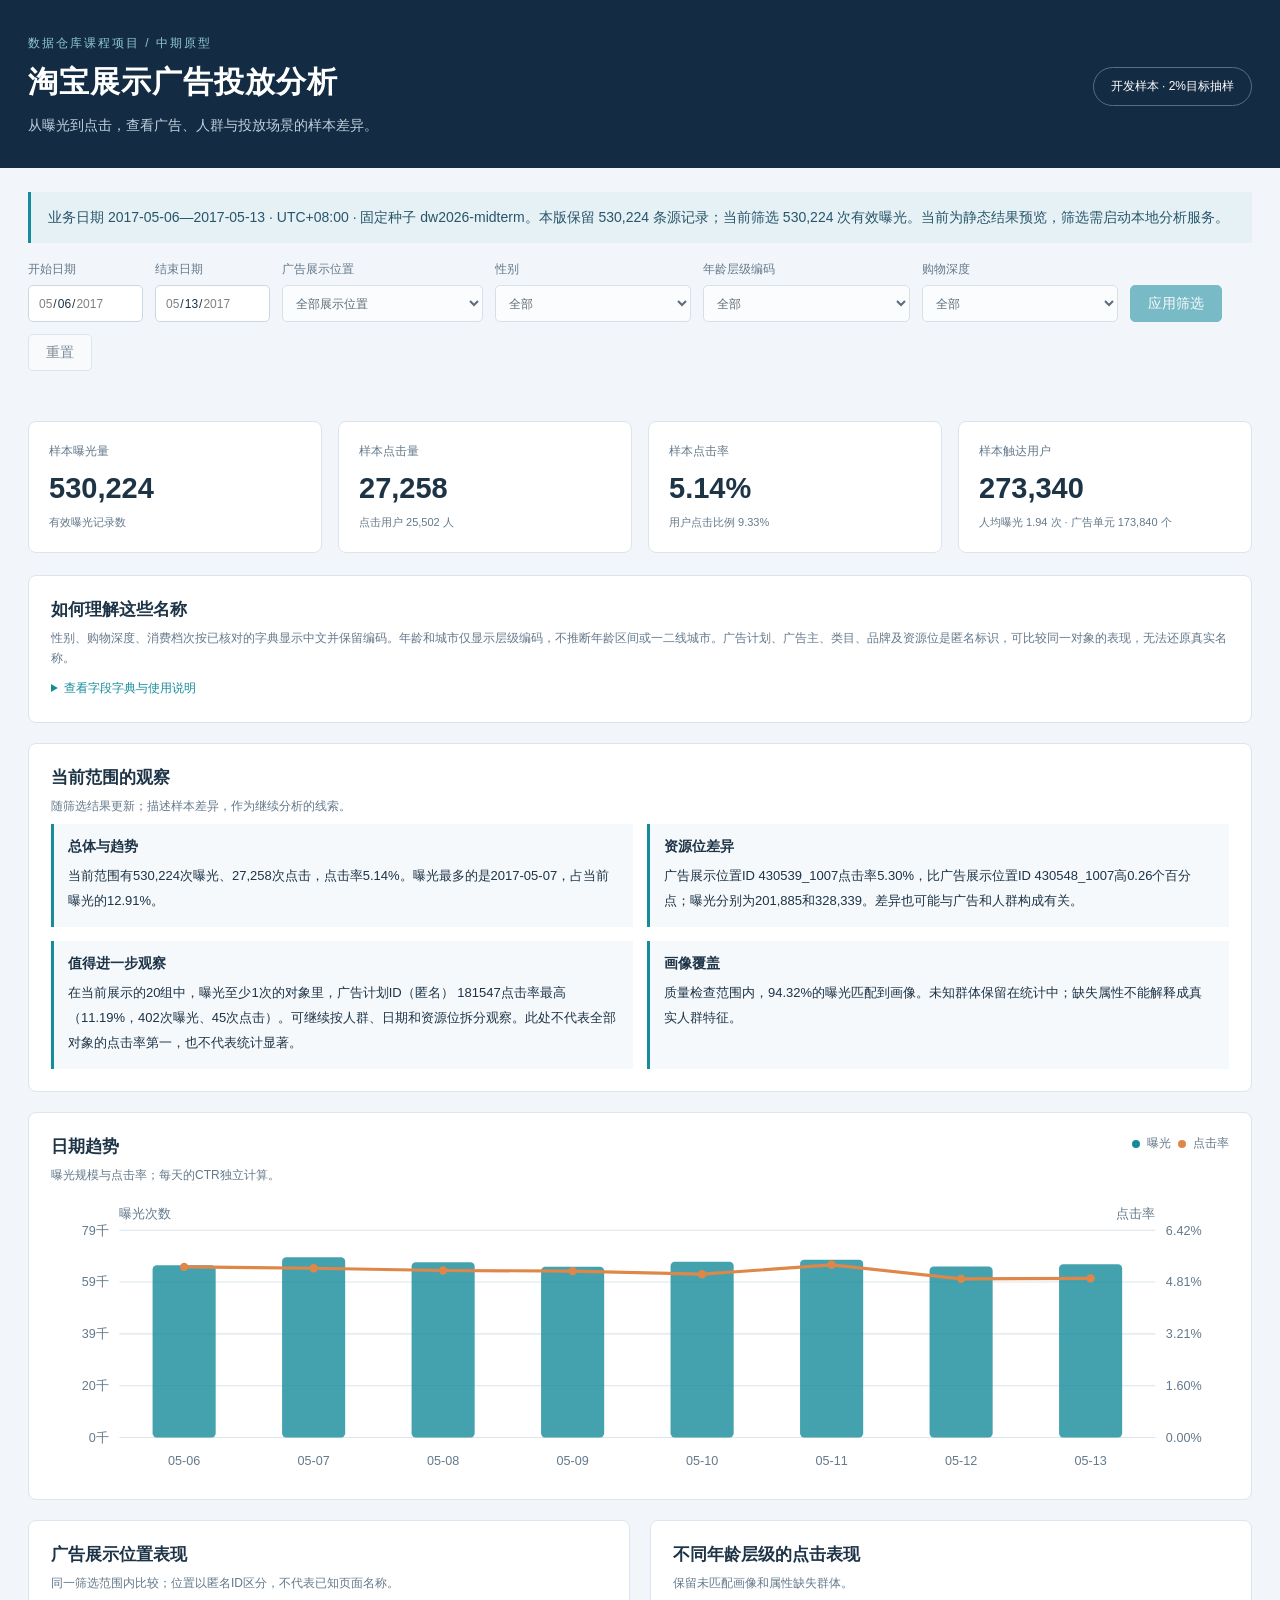
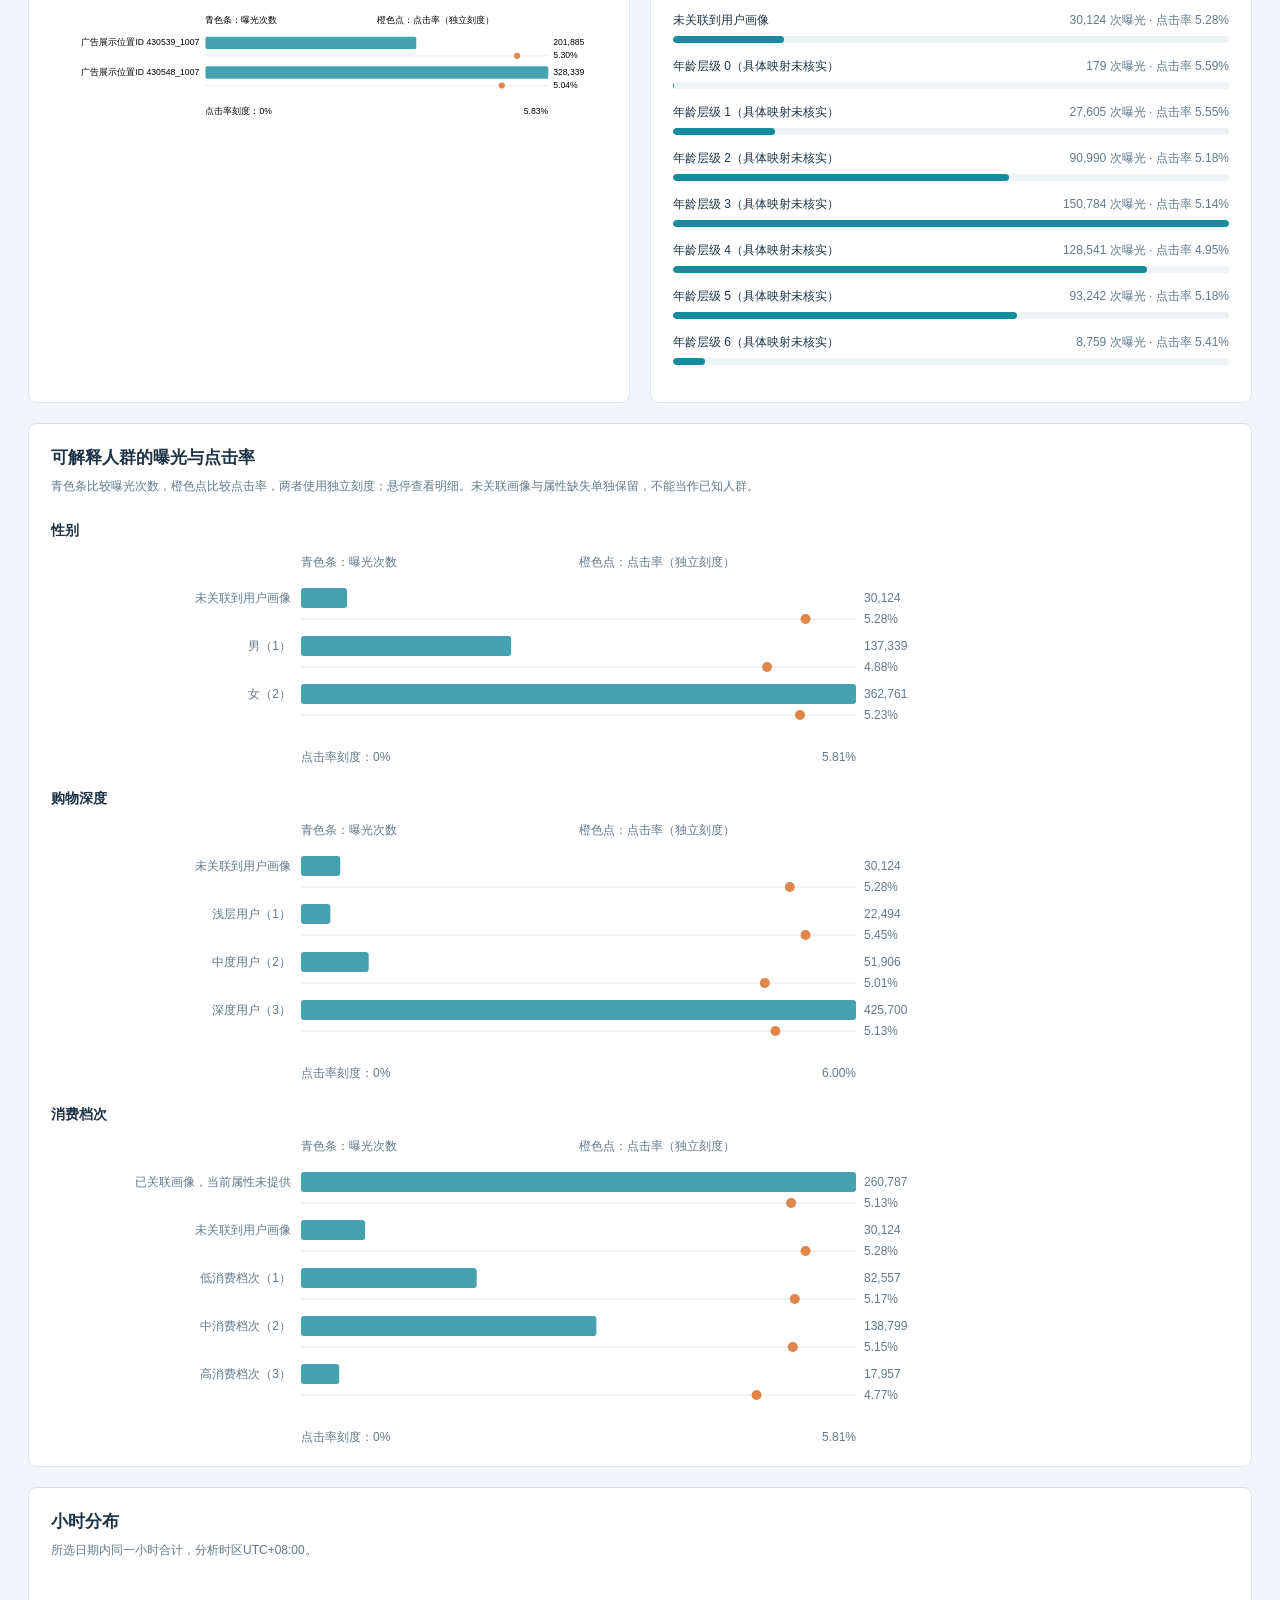
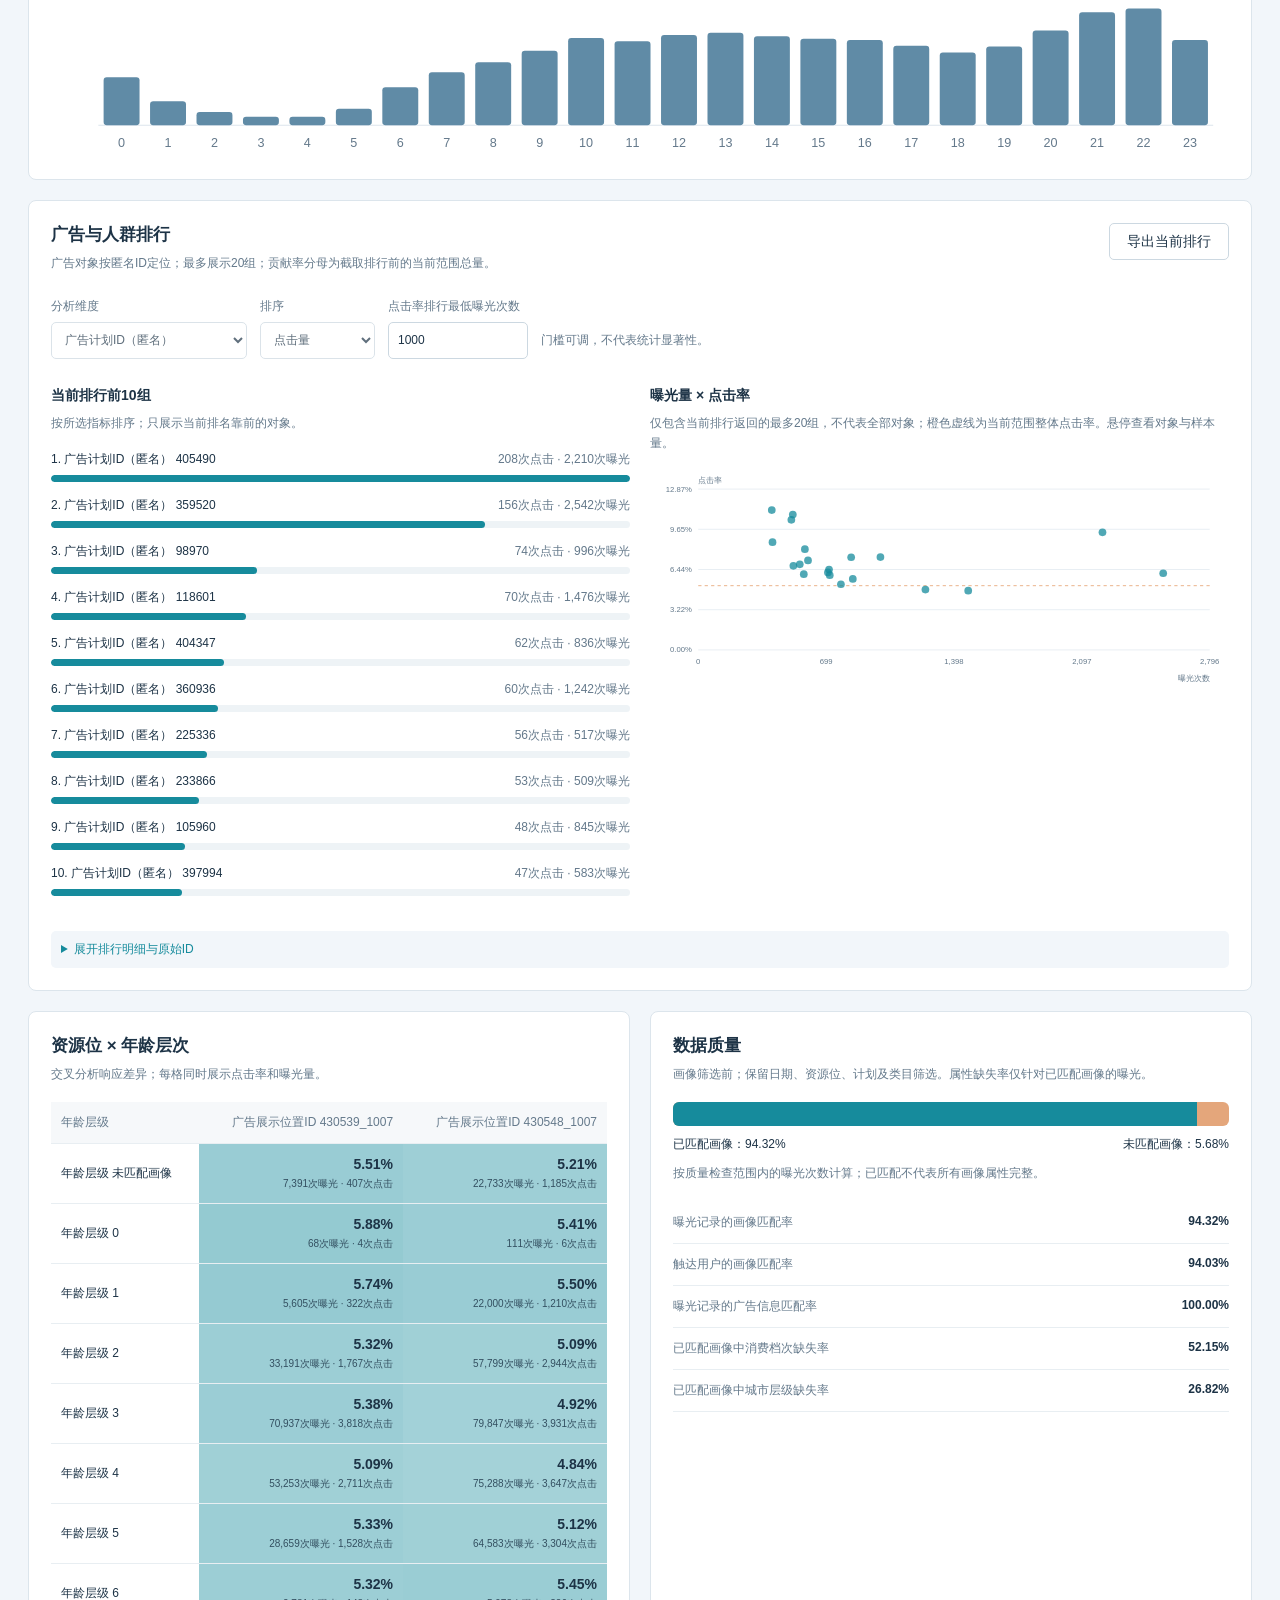
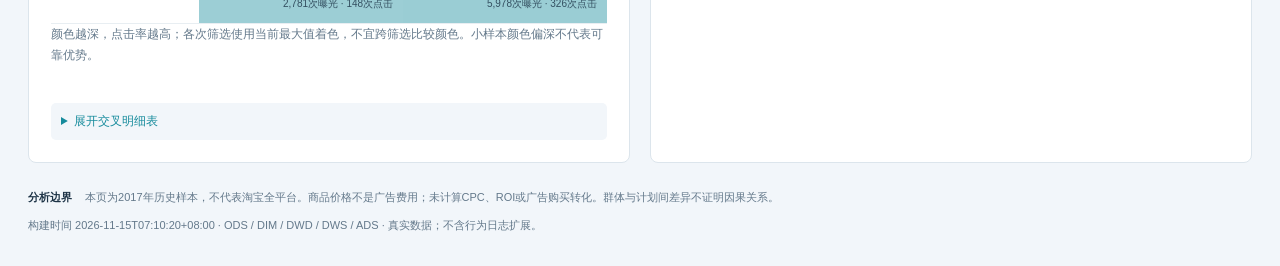
==== examples/dashboard_preview.html @ 283009d7 "feat: publish reproducible Taobao ad warehouse and visual dashboard" ====
<!doctype html>
<html lang="zh-CN">
<head><meta charset="utf-8"><meta name="viewport" content="width=device-width,initial-scale=1"><title>淘宝展示广告 · 投放分析</title><style>:root{--navy:#132c43;--ink:#1d3346;--muted:#64798b;--line:#dce5ec;--bg:#f2f6fa;--cyan:#168b9c;--orange:#df8749}*{box-sizing:border-box}body{margin:0;font-family:'Microsoft YaHei','Segoe UI',sans-serif;background:var(--bg);color:var(--ink);font-size:14px}.shell{max-width:1280px;margin:auto;padding:0 28px}header{background:var(--navy);color:white;padding:35px 0 30px}.mast{display:flex;align-items:center;justify-content:space-between;gap:20px}.eyebrow{font-size:12px;letter-spacing:2px;color:#91c7d1}h1{font-size:30px;letter-spacing:1px;margin:10px 0}header p{margin:0;color:#bfd0dd;line-height:1.8}.badge{padding:10px 17px;border:1px solid #527184;border-radius:24px;white-space:nowrap;font-size:12px}.notice{background:#e6f1f5;color:#27556a;border-left:3px solid var(--cyan);padding:13px 17px;line-height:1.8;margin:24px 0 18px}.filters{display:flex;align-items:end;gap:12px;flex-wrap:wrap;margin-bottom:22px}label{display:flex;flex-direction:column;gap:7px;font-size:12px;color:var(--muted)}input,select,button{font:inherit}input,select{height:37px;border:1px solid #ccd8e1;border-radius:5px;background:white;color:var(--ink);padding:7px 9px;min-width:115px}button{height:37px;border:1px solid var(--cyan);background:var(--cyan);color:white;border-radius:5px;padding:0 17px;cursor:pointer;white-space:nowrap}button:hover{filter:brightness(.95)}button:disabled{opacity:.55;cursor:wait}.secondary{background:white;border-color:#ccd8e1;color:var(--ink)}.cards{display:grid;grid-template-columns:repeat(4,1fr);gap:16px;margin-bottom:22px}.card{background:white;border:1px solid var(--line);border-radius:8px;padding:20px}.card small{font-size:12px;color:var(--muted)}.card strong{font-size:29px;display:block;margin:12px 0 9px;font-variant-numeric:tabular-nums}.card .sub{font-size:11px;line-height:1.6;color:var(--muted)}.grid{display:grid;grid-template-columns:1fr 1fr;gap:20px}.panel{min-width:0;padding:22px;background:white;border:1px solid var(--line);border-radius:8px}.panel.wide{grid-column:1/-1}.panel h2{font-size:17px;margin:0 0 7px}.panel p{font-size:12px;color:var(--muted);margin:0 0 18px;line-height:1.7}.panel-head{display:flex;justify-content:space-between;align-items:start;gap:15px}.legend{display:flex;align-items:center;gap:7px;font-size:12px;white-space:nowrap;color:var(--muted)}.dot{width:8px;height:8px;border-radius:50%;display:inline-block}.cyan{background:var(--cyan)}.orange{background:var(--orange)}.chart svg{width:100%;height:auto;display:block}.chart text{font-family:inherit;fill:var(--muted);font-size:12px}.chart .axis{stroke:#dce5ec;stroke-width:1}.empty{padding:35px;text-align:center;color:var(--muted)}.bar-row{margin:15px 0}.bar-top{display:flex;justify-content:space-between;gap:10px;align-items:baseline;margin-bottom:7px}.bar-top strong{font-size:12px;font-weight:500}.bar-top span{font-size:12px;color:var(--muted)}.track{height:7px;background:#eef3f6;border-radius:5px;overflow:hidden}.fill{height:100%;background:var(--cyan);border-radius:5px}.ranking{margin:20px 0}.rank-controls{display:flex;align-items:end;flex-wrap:wrap;gap:13px;margin:6px 0 18px}.rank-controls span{color:var(--muted);font-size:12px;line-height:37px}#rank-min{width:140px}.table-wrap{overflow-x:auto}table{border-collapse:collapse;width:100%;font-size:12px}th{color:var(--muted);font-weight:500;background:#f6f8fa;text-align:right;white-space:nowrap}td{text-align:right;font-variant-numeric:tabular-nums}th,td{padding:12px 10px;border-bottom:1px solid #e8eef2}th:first-child,td:first-child{text-align:left}td small{display:block;color:var(--muted);font-size:10px;margin-top:5px}.quality-row{display:flex;justify-content:space-between;gap:14px;border-bottom:1px solid #e8eef2;padding:12px 0;font-size:12px}.quality-row span{color:var(--muted)}footer{margin:24px 0 30px;font-size:11px;color:var(--muted);line-height:1.9}footer strong{color:var(--ink);margin-right:10px}#built{margin-top:7px}#error{padding:13px;background:#fff0eb;border:1px solid #edc8bb;margin-bottom:14px;color:#8b3f2b}#loading{font-size:12px;color:var(--cyan);margin:0 0 12px;min-height:16px}:focus-visible{outline:3px solid #e2a045;outline-offset:2px}body.busy .cards,body.busy .grid,body.busy .ranking{opacity:.5}@media(max-width:760px){.shell{padding:0 15px}h1{font-size:23px}.mast{align-items:start;flex-direction:column}.cards{grid-template-columns:1fr 1fr;gap:10px}.card{padding:15px}.card strong{font-size:23px}.grid{grid-template-columns:1fr}.panel{padding:16px}.panel-head{flex-wrap:wrap}.filters{gap:9px}.filters label{flex:1;min-width:130px}.bottom .panel{grid-column:1/-1}}

.explanation{margin-bottom:20px}.explanation p{margin-bottom:8px}.explanation details{font-size:12px;line-height:1.9;color:var(--muted)}summary{cursor:pointer;color:var(--cyan)}.findings{display:grid;grid-template-columns:1fr 1fr;gap:14px}.finding{background:#f6f9fb;border-left:3px solid var(--cyan);padding:14px}.finding h3{font-size:14px;margin:0 0 8px}.finding p{font-size:13px;color:var(--ink);line-height:1.9;margin:0}@media(max-width:760px){.findings{grid-template-columns:1fr}}

.audience-grid{display:grid;grid-template-columns:1fr;gap:18px}.audience-grid h3,.chart-pair h3{font-size:14px;margin:8px 0}.audience-grid .chart{max-width:900px}.chart-pair{margin:20px 0}.details-table{margin-top:20px;font-size:12px}.details-table summary{padding:10px;background:#f2f6fa;border-radius:5px}.heat-cell strong{font-size:14px}.heat-cell small{color:#334f60}.coverage-track{height:24px;overflow:hidden;border-radius:6px;background:#e4a67b}.coverage-track>div{height:100%;background:#168b9c}.coverage-key{display:flex;justify-content:space-between;gap:10px;font-size:12px;margin:10px 0}.chart-pair .chart{margin-top:20px}
</style></head>
<body>
<header><div class="shell mast"><div><div class="eyebrow">数据仓库课程项目 / 中期原型</div><h1>淘宝展示广告投放分析</h1><p>从曝光到点击，查看广告、人群与投放场景的样本差异。</p></div><div class="badge" id="mode">读取数据中</div></div></header>
<main class="shell">
<section class="notice" id="scope">正在连接只读分析服务…</section>
<form id="filters" class="filters" aria-label="分析范围筛选">
<label>开始日期<input type="date" name="start" value="2017-05-06" min="2017-05-06" max="2017-05-13"></label>
<label>结束日期<input type="date" name="end" value="2017-05-13" min="2017-05-06" max="2017-05-13"></label>
<label>广告展示位置<select name="pid"><option value="">全部展示位置</option></select></label>
<label>性别<select name="gender"><option value="">全部</option></select></label>
<label>年龄层级编码<select name="age"><option value="">全部</option></select></label>
<label>购物深度<select name="shopping"><option value="">全部</option></select></label>
<button type="submit">应用筛选</button><button type="button" class="secondary" id="reset">重置</button>
</form>
<div id="error" role="alert" hidden></div><div id="loading" role="status" aria-live="polite"></div>
<section id="cards" class="cards" aria-label="投放概览"></section>
<section class="panel explanation"><h2>如何理解这些名称</h2><p>性别、购物深度、消费档次按已核对的字典显示中文并保留编码。年龄和城市仅显示层级编码，不推断年龄区间或一二线城市。广告计划、广告主、类目、品牌及资源位是匿名标识，可比较同一对象的表现，无法还原真实名称。</p><details><summary>查看字段字典与使用说明</summary><ul><li>性别：1＝男，2＝女。</li><li>购物深度：1＝浅层用户，2＝中度用户，3＝深度用户。</li><li>消费档次：1＝低档，2＝中档，3＝高档；这不是实际消费金额。</li><li>年龄层级、城市层级：具体区间未核实；未匹配画像与属性缺失分别保留。</li><li>广告相关ID：用于定位和关联对象，数字大小不表示表现优劣。</li></ul><p>映射参考：<a href="https://dblab.xmu.edu.cn/blog/5589/" target="_blank" rel="noopener">厦大数据库实验室数据字段说明</a>。未提供映射的值保持原编码。</p></details></section>
<section class="panel explanation"><h2>当前范围的观察</h2><p>随筛选结果更新；描述样本差异，作为继续分析的线索。</p><div id="findings" class="findings"></div></section>
<div class="grid">
<section class="panel wide"><div class="panel-head"><div><h2>日期趋势</h2><p>曝光规模与点击率；每天的CTR独立计算。</p></div><div class="legend"><span class="dot cyan"></span>曝光 <span class="dot orange"></span>点击率</div></div><div id="trend" class="chart"></div></section>
<section class="panel"><h2>广告展示位置表现</h2><p>同一筛选范围内比较；位置以匿名ID区分，不代表已知页面名称。</p><div id="resources" class="bars"></div></section>
<section class="panel"><h2>不同年龄层级的点击表现</h2><p>保留未匹配画像和属性缺失群体。</p><div id="audience" class="bars"></div></section>
<section class="panel wide"><h2>可解释人群的曝光与点击率</h2><p>青色条比较曝光次数，橙色点比较点击率，两者使用独立刻度；悬停查看明细。未关联画像与属性缺失单独保留，不能当作已知人群。</p><div class="audience-grid"><div><h3>性别</h3><div id="gender-chart" class="chart"></div></div><div><h3>购物深度</h3><div id="shopping-chart" class="chart"></div></div><div><h3>消费档次</h3><div id="pvalue-chart" class="chart"></div></div></div></section>
<section class="panel wide"><h2>小时分布</h2><p>所选日期内同一小时合计，分析时区UTC+08:00。</p><div id="hours" class="chart small"></div></section>
</div>
<section class="panel ranking"><div class="panel-head"><div><h2>广告与人群排行</h2><p>广告对象按匿名ID定位；最多展示20组；贡献率分母为截取排行前的当前范围总量。</p></div><button class="secondary" id="export" type="button">导出当前排行</button></div>
<div class="rank-controls"><label>分析维度<select name="group" form="filters" id="rank-group"><option value="campaign">广告计划ID（匿名）</option><option value="advertiser">广告主ID（匿名）</option><option value="category">商品类目ID（匿名）</option><option value="brand">品牌ID（匿名）</option><option value="ad">广告单元ID（匿名）</option><option value="age">年龄层次</option><option value="gender">性别</option><option value="shopping">购物深度</option><option value="pvalue">消费档次</option><option value="city">城市层级编码（映射未核实）</option></select></label><label>排序<select name="order" form="filters" id="rank-order"><option value="clicks">点击量</option><option value="ctr">点击率</option></select></label><label>点击率排行最低曝光次数<input name="minimum" form="filters" type="number" min="0" value="1000" id="rank-min"></label><span>门槛可调，不代表统计显著性。</span></div><div class="grid chart-pair"><div><h3>当前排行前10组</h3><p>按所选指标排序；只展示当前排名靠前的对象。</p><div id="rank-chart"></div></div><div><h3>曝光量 × 点击率</h3><p>仅包含当前排行返回的最多20组，不代表全部对象；橙色虚线为当前范围整体点击率。悬停查看对象与样本量。</p><div id="scatter" class="chart"></div></div></div><details class="details-table"><summary>展开排行明细与原始ID</summary><div id="ranking" class="table-wrap"></div></details></section>
<div class="grid bottom"><section class="panel"><h2>资源位 × 年龄层次</h2><p>交叉分析响应差异；每格同时展示点击率和曝光量。</p><div id="heatmap" class="table-wrap"></div><details class="details-table"><summary>展开交叉明细表</summary><div id="cross" class="table-wrap"></div></details></section>
<section class="panel"><h2>数据质量</h2><p id="quality-note">覆盖率在画像筛选前计算。</p><div id="coverage-chart"></div><div id="quality"></div></section></div>
<footer><strong>分析边界</strong> 本页为2017年历史样本，不代表淘宝全平台。商品价格不是广告费用；未计算CPC、ROI或广告购买转化。群体与计划间差异不证明因果关系。<div id="built"></div></footer>
</main><script>window.STATIC_SNAPSHOT={"meta": {"created_at": "2026-11-15T07:10:20+08:00", "mode": "development_sample", "sample_rate": 0.02, "sample_seed": "dw2026-midterm", "sampling": "keyed BLAKE2b-64 on each exact source line, unsigned digest below rate*2^64", "source_rows_scanned": 26557961, "source_selected_rows": 530224, "timezone": "UTC+08:00", "start_date": "2017-05-06", "end_date": "2017-05-13", "scope": "Three core tables only; no behavior_log import; original files unchanged"}, "filters": {}, "overview": {"impressions": 530224, "clicks": 27258, "reached_users": 273340, "clicked_users": 25502, "exposed_ads": 173840, "matched_profile_rows": 500100, "matched_profile_users": 257025, "matched_ad_rows": 530224, "missing_pvalue_rows": 260787, "missing_city_rows": 134148, "ctr": 0.051408461329551285, "user_click_rate": 0.09329772444574523, "avg_impressions_per_user": 1.939796590327065, "profile_row_coverage": 0.9431862759890159, "profile_user_coverage": 0.9403124314041121, "ad_row_coverage": 1.0, "pvalue_missing_rate": 0.5214697060587883, "city_missing_rate": 0.26824235152969406}, "quality": {"impressions": 530224, "clicks": 27258, "reached_users": 273340, "clicked_users": 25502, "exposed_ads": 173840, "matched_profile_rows": 500100, "matched_profile_users": 257025, "matched_ad_rows": 530224, "missing_pvalue_rows": 260787, "missing_city_rows": 134148, "ctr": 0.051408461329551285, "user_click_rate": 0.09329772444574523, "avg_impressions_per_user": 1.939796590327065, "profile_row_coverage": 0.9431862759890159, "profile_user_coverage": 0.9403124314041121, "ad_row_coverage": 1.0, "pvalue_missing_rate": 0.5214697060587883, "city_missing_rate": 0.26824235152969406}, "quality_scope_note": "画像筛选前；保留日期、资源位、计划及类目筛选", "daily": [{"group_key": "2017-05-06", "impressions": 65373, "clicks": 3456, "reached_users": 49651, "clicked_users": 3391, "exposed_ads": 40814, "matched_profile_rows": 61471, "matched_profile_users": 46733, "matched_ad_rows": 65373, "missing_pvalue_rows": 32097, "missing_city_rows": 16606, "ctr": 0.052865862053141206, "user_click_rate": 0.0682967110430807, "avg_impressions_per_user": 1.3166502185253066, "profile_row_coverage": 0.9403117494990286, "profile_user_coverage": 0.9412297838915631, "ad_row_coverage": 1.0, "pvalue_missing_rate": 0.5221486554635519, "city_missing_rate": 0.27014364497079923, "impression_share": 0.12329317420561876, "click_share": 0.12678846577151662}, {"group_key": "2017-05-07", "impressions": 68430, "clicks": 3589, "reached_users": 51897, "clicked_users": 3517, "exposed_ads": 41976, "matched_profile_rows": 64424, "matched_profile_users": 48846, "matched_ad_rows": 68430, "missing_pvalue_rows": 33633, "missing_city_rows": 17399, "ctr": 0.05244775683179892, "user_click_rate": 0.06776884983717749, "avg_impressions_per_user": 1.3185733279380312, "profile_row_coverage": 0.9414584246675435, "profile_user_coverage": 0.9412104745939072, "ad_row_coverage": 1.0, "pvalue_missing_rate": 0.5220569973922762, "city_missing_rate": 0.2700701601887495, "impression_share": 0.12905866199945684, "click_share": 0.1316677672609876}, {"group_key": "2017-05-08", "impressions": 66525, "clicks": 3443, "reached_users": 50411, "clicked_users": 3391, "exposed_ads": 40754, "matched_profile_rows": 62916, "matched_profile_users": 47697, "matched_ad_rows": 66525, "missing_pvalue_rows": 32803, "missing_city_rows": 16873, "ctr": 0.05175497933107854, "user_click_rate": 0.06726706472793637, "avg_impressions_per_user": 1.3196524568050625, "profile_row_coverage": 0.945749718151071, "profile_user_coverage": 0.9461625438892305, "ad_row_coverage": 1.0, "pvalue_missing_rate": 0.5213777099624897, "city_missing_rate": 0.26818297412422915, "impression_share": 0.12546584085216814, "click_share": 0.12631154156577887}, {"group_key": "2017-05-09", "impressions": 64834, "clicks": 3342, "reached_users": 49649, "clicked_users": 3292, "exposed_ads": 40000, "matched_profile_rows": 61364, "matched_profile_users": 46979, "matched_ad_rows": 64834, "missing_pvalue_rows": 31989, "missing_city_rows": 16361, "ctr": 0.051547027794058675, "user_click_rate": 0.06630546435980583, "avg_impressions_per_user": 1.3058470462647787, "profile_row_coverage": 0.9464786994478206, "profile_user_coverage": 0.9462224818223932, "ad_row_coverage": 1.0, "pvalue_missing_rate": 0.5212991330421746, "city_missing_rate": 0.26662212372074834, "impression_share": 0.12227662271040164, "click_share": 0.12260620735197006}, {"group_key": "2017-05-10", "impressions": 66745, "clicks": 3377, "reached_users": 50764, "clicked_users": 3326, "exposed_ads": 39879, "matched_profile_rows": 63106, "matched_profile_users": 48031, "matched_ad_rows": 66745, "missing_pvalue_rows": 32578, "missing_city_rows": 16752, "ctr": 0.050595550228481535, "user_click_rate": 0.06551887164132061, "avg_impressions_per_user": 1.3148097076668506, "profile_row_coverage": 0.9454790621020301, "profile_user_coverage": 0.9461626349381451, "ad_row_coverage": 1.0, "pvalue_missing_rate": 0.5162425125978513, "city_missing_rate": 0.2654581180870282, "impression_share": 0.1258807598298078, "click_share": 0.12389023405972559}, {"group_key": "2017-05-11", "impressions": 67553, "clicks": 3614, "reached_users": 51431, "clicked_users": 3540, "exposed_ads": 40491, "matched_profile_rows": 63942, "matched_profile_users": 48636, "matched_ad_rows": 67553, "missing_pvalue_rows": 33440, "missing_city_rows": 17100, "ctr": 0.05349873432712093, "user_click_rate": 0.06883008302385721, "avg_impressions_per_user": 1.3134685306527192, "profile_row_coverage": 0.9465456752475834, "profile_user_coverage": 0.9456553440531975, "ad_row_coverage": 1.0, "pvalue_missing_rate": 0.5229739451377811, "city_missing_rate": 0.2674298583090926, "impression_share": 0.127404644074957, "click_share": 0.13258492919509868}, {"group_key": "2017-05-12", "impressions": 64940, "clicks": 3192, "reached_users": 49975, "clicked_users": 3138, "exposed_ads": 39681, "matched_profile_rows": 61257, "matched_profile_users": 47071, "matched_ad_rows": 64940, "missing_pvalue_rows": 32124, "missing_city_rows": 16475, "ctr": 0.0491530643671081, "user_click_rate": 0.06279139569784893, "avg_impressions_per_user": 1.2994497248624313, "profile_row_coverage": 0.9432861102556206, "profile_user_coverage": 0.9418909454727363, "ad_row_coverage": 1.0, "pvalue_missing_rate": 0.5244135364121651, "city_missing_rate": 0.2689488548247547, "impression_share": 0.12247653821780984, "click_share": 0.11710323574730354}, {"group_key": "2017-05-13", "impressions": 65824, "clicks": 3245, "reached_users": 50406, "clicked_users": 3198, "exposed_ads": 39640, "matched_profile_rows": 61620, "matched_profile_users": 47189, "matched_ad_rows": 65824, "missing_pvalue_rows": 32123, "missing_city_rows": 16582, "ctr": 0.04929812834224599, "user_click_rate": 0.06344482799666706, "avg_impressions_per_user": 1.3058762845692973, "profile_row_coverage": 0.9361327175498299, "profile_user_coverage": 0.9361782327500694, "ad_row_coverage": 1.0, "pvalue_missing_rate": 0.5213080168776372, "city_missing_rate": 0.26910094125284, "impression_share": 0.12414375810978001, "click_share": 0.11904761904761904}], "hourly": [{"group_key": "0", "impressions": 15883, "clicks": 854, "reached_users": 12799, "clicked_users": 839, "exposed_ads": 12425, "matched_profile_rows": 15069, "matched_profile_users": 12116, "matched_ad_rows": 15883, "missing_pvalue_rows": 7806, "missing_city_rows": 3888, "ctr": 0.05376817981489643, "user_click_rate": 0.065551996249707, "avg_impressions_per_user": 1.240956324712868, "profile_row_coverage": 0.9487502361014921, "profile_user_coverage": 0.9466364559731228, "ad_row_coverage": 1.0, "pvalue_missing_rate": 0.5180171212422855, "city_missing_rate": 0.25801313955803307, "impression_share": 0.029955264190229036, "click_share": 0.03133025166923472}, {"group_key": "1", "impressions": 7948, "clicks": 412, "reached_users": 6467, "clicked_users": 406, "exposed_ads": 6884, "matched_profile_rows": 7508, "matched_profile_users": 6123, "matched_ad_rows": 7948, "missing_pvalue_rows": 3979, "missing_city_rows": 2094, "ctr": 0.051836940110719675, "user_click_rate": 0.06278026905829596, "avg_impressions_per_user": 1.2290088139786608, "profile_row_coverage": 0.9446401610468043, "profile_user_coverage": 0.9468068656254832, "ad_row_coverage": 1.0, "pvalue_missing_rate": 0.5299680340969632, "city_missing_rate": 0.2789025039957379, "impression_share": 0.014989891064908415, "click_share": 0.015114828674150708}, {"group_key": "2", "impressions": 4349, "clicks": 219, "reached_users": 3600, "clicked_users": 216, "exposed_ads": 3968, "matched_profile_rows": 4095, "matched_profile_users": 3398, "matched_ad_rows": 4349, "missing_pvalue_rows": 2086, "missing_city_rows": 1153, "ctr": 0.050356403770981835, "user_click_rate": 0.06, "avg_impressions_per_user": 1.2080555555555557, "profile_row_coverage": 0.9415957691423316, "profile_user_coverage": 0.9438888888888889, "ad_row_coverage": 1.0, "pvalue_missing_rate": 0.5094017094017094, "city_missing_rate": 0.28156288156288156, "impression_share": 0.008202193789794502, "click_share": 0.00803433854281312}, {"group_key": "3", "impressions": 2842, "clicks": 155, "reached_users": 2336, "clicked_users": 154, "exposed_ads": 2660, "matched_profile_rows": 2678, "matched_profile_users": 2200, "matched_ad_rows": 2842, "missing_pvalue_rows": 1457, "missing_city_rows": 827, "ctr": 0.05453905700211119, "user_click_rate": 0.06592465753424658, "avg_impressions_per_user": 1.216609589041096, "profile_row_coverage": 0.9422941590429276, "profile_user_coverage": 0.9417808219178082, "ad_row_coverage": 1.0, "pvalue_missing_rate": 0.5440627333831217, "city_missing_rate": 0.30881254667662433, "impression_share": 0.005359998792962974, "click_share": 0.005686403991488737}, {"group_key": "4", "impressions": 2770, "clicks": 132, "reached_users": 2314, "clicked_users": 130, "exposed_ads": 2612, "matched_profile_rows": 2589, "matched_profile_users": 2165, "matched_ad_rows": 2770, "missing_pvalue_rows": 1415, "missing_city_rows": 818, "ctr": 0.047653429602888084, "user_click_rate": 0.056179775280898875, "avg_impressions_per_user": 1.1970613656006914, "profile_row_coverage": 0.9346570397111913, "profile_user_coverage": 0.935609334485739, "ad_row_coverage": 1.0, "pvalue_missing_rate": 0.5465430668211665, "city_missing_rate": 0.31595210505986865, "impression_share": 0.005224207127553638, "click_share": 0.004842615012106538}, {"group_key": "5", "impressions": 5437, "clicks": 253, "reached_users": 4426, "clicked_users": 248, "exposed_ads": 4867, "matched_profile_rows": 5081, "matched_profile_users": 4139, "matched_ad_rows": 5437, "missing_pvalue_rows": 2687, "missing_city_rows": 1427, "ctr": 0.046533014530071734, "user_click_rate": 0.05603253502033439, "avg_impressions_per_user": 1.228422955264347, "profile_row_coverage": 0.9345227147323892, "profile_user_coverage": 0.9351558969724356, "ad_row_coverage": 1.0, "pvalue_missing_rate": 0.5288329069080889, "city_missing_rate": 0.28085022633339896, "impression_share": 0.010254156733757808, "click_share": 0.009281678773204197}, {"group_key": "6", "impressions": 12603, "clicks": 621, "reached_users": 10033, "clicked_users": 618, "exposed_ads": 10152, "matched_profile_rows": 11840, "matched_profile_users": 9427, "matched_ad_rows": 12603, "missing_pvalue_rows": 6268, "missing_city_rows": 3176, "ctr": 0.049273982385146395, "user_click_rate": 0.061596730788398286, "avg_impressions_per_user": 1.256154689524569, "profile_row_coverage": 0.9394588590018249, "profile_user_coverage": 0.9395993222366191, "ad_row_coverage": 1.0, "pvalue_missing_rate": 0.5293918918918918, "city_missing_rate": 0.2682432432432432, "impression_share": 0.0237691994326926, "click_share": 0.022782302443319392}, {"group_key": "7", "impressions": 17505, "clicks": 831, "reached_users": 14230, "clicked_users": 819, "exposed_ads": 13582, "matched_profile_rows": 16603, "matched_profile_users": 13485, "matched_ad_rows": 17505, "missing_pvalue_rows": 8567, "missing_city_rows": 4229, "ctr": 0.04747215081405313, "user_click_rate": 0.057554462403373155, "avg_impressions_per_user": 1.230147575544624, "profile_row_coverage": 0.9484718651813767, "profile_user_coverage": 0.9476458186929023, "ad_row_coverage": 1.0, "pvalue_missing_rate": 0.5159910859483225, "city_missing_rate": 0.2547130036740348, "impression_share": 0.03301434865264492, "click_share": 0.03048646268985252}, {"group_key": "8", "impressions": 20865, "clicks": 1049, "reached_users": 17137, "clicked_users": 1039, "exposed_ads": 16062, "matched_profile_rows": 19817, "matched_profile_users": 16271, "matched_ad_rows": 20865, "missing_pvalue_rows": 10215, "missing_city_rows": 4853, "ctr": 0.05027558111670261, "user_click_rate": 0.06062904825815487, "avg_impressions_per_user": 1.2175409931726673, "profile_row_coverage": 0.9497723460340283, "profile_user_coverage": 0.9494660675730875, "ad_row_coverage": 1.0, "pvalue_missing_rate": 0.5154665186456073, "city_missing_rate": 0.2448907503658475, "impression_share": 0.039351293038413955, "click_share": 0.038484114755301196}, {"group_key": "9", "impressions": 24637, "clicks": 1261, "reached_users": 20208, "clicked_users": 1243, "exposed_ads": 18430, "matched_profile_rows": 23376, "matched_profile_users": 19197, "matched_ad_rows": 24637, "missing_pvalue_rows": 12037, "missing_city_rows": 5899, "ctr": 0.05118317977026424, "user_click_rate": 0.061510292953285826, "avg_impressions_per_user": 1.2191706254948536, "profile_row_coverage": 0.9488168202297358, "profile_user_coverage": 0.9499703087885986, "ad_row_coverage": 1.0, "pvalue_missing_rate": 0.5149298425735798, "city_missing_rate": 0.25235284052019163, "impression_share": 0.046465267509580854, "click_share": 0.046261647956563214}, {"group_key": "10", "impressions": 28836, "clicks": 1551, "reached_users": 23620, "clicked_users": 1534, "exposed_ads": 21331, "matched_profile_rows": 27349, "matched_profile_users": 22373, "matched_ad_rows": 28836, "missing_pvalue_rows": 14203, "missing_city_rows": 7110, "ctr": 0.05378693300041615, "user_click_rate": 0.06494496189669771, "avg_impressions_per_user": 1.2208298052497883, "profile_row_coverage": 0.9484325149119157, "profile_user_coverage": 0.9472057578323455, "ad_row_coverage": 1.0, "pvalue_missing_rate": 0.5193242897363706, "city_missing_rate": 0.2599729423379283, "impression_share": 0.05438456199643924, "click_share": 0.05690072639225181}, {"group_key": "11", "impressions": 27802, "clicks": 1412, "reached_users": 22858, "clicked_users": 1391, "exposed_ads": 21031, "matched_profile_rows": 26324, "matched_profile_users": 21637, "matched_ad_rows": 27802, "missing_pvalue_rows": 13652, "missing_city_rows": 6979, "ctr": 0.05078771311416445, "user_click_rate": 0.06085396797620089, "avg_impressions_per_user": 1.2162918890541605, "profile_row_coverage": 0.9468383569527372, "profile_user_coverage": 0.9465832531280077, "ad_row_coverage": 1.0, "pvalue_missing_rate": 0.5186141923719799, "city_missing_rate": 0.26511928278377145, "impression_share": 0.052434442801532935, "click_share": 0.051801306038594175}, {"group_key": "12", "impressions": 29869, "clicks": 1511, "reached_users": 24428, "clicked_users": 1500, "exposed_ads": 22098, "matched_profile_rows": 28088, "matched_profile_users": 22989, "matched_ad_rows": 29869, "missing_pvalue_rows": 14665, "missing_city_rows": 7804, "ctr": 0.050587565703572264, "user_click_rate": 0.06140494514491567, "avg_impressions_per_user": 1.2227362043556576, "profile_row_coverage": 0.9403729619337775, "profile_user_coverage": 0.9410921892909776, "ad_row_coverage": 1.0, "pvalue_missing_rate": 0.5221090857305611, "city_missing_rate": 0.27784107091996585, "impression_share": 0.05633279519599264, "click_share": 0.055433267297674074}, {"group_key": "13", "impressions": 30606, "clicks": 1531, "reached_users": 25093, "clicked_users": 1515, "exposed_ads": 22569, "matched_profile_rows": 28878, "matched_profile_users": 23692, "matched_ad_rows": 30606, "missing_pvalue_rows": 15112, "missing_city_rows": 7856, "ctr": 0.05002287133241848, "user_click_rate": 0.06037540349898378, "avg_impressions_per_user": 1.2197027059339258, "profile_row_coverage": 0.9435404822583807, "profile_user_coverage": 0.9441676961702467, "ad_row_coverage": 1.0, "pvalue_missing_rate": 0.523304938015098, "city_missing_rate": 0.27204100006925686, "impression_share": 0.05772277377108543, "click_share": 0.056166996844962944}, {"group_key": "14", "impressions": 29412, "clicks": 1562, "reached_users": 24108, "clicked_users": 1547, "exposed_ads": 22050, "matched_profile_rows": 27836, "matched_profile_users": 22801, "matched_ad_rows": 29412, "missing_pvalue_rows": 14589, "missing_city_rows": 7353, "ctr": 0.053107575139398885, "user_click_rate": 0.06416957026713124, "avg_impressions_per_user": 1.2200099552015928, "profile_row_coverage": 0.9464164286685707, "profile_user_coverage": 0.945785631325701, "ad_row_coverage": 1.0, "pvalue_missing_rate": 0.5241054749245582, "city_missing_rate": 0.2641543325190401, "impression_share": 0.055470895319713935, "click_share": 0.057304277643260695}, {"group_key": "15", "impressions": 28662, "clicks": 1518, "reached_users": 23615, "clicked_users": 1505, "exposed_ads": 21516, "matched_profile_rows": 27121, "matched_profile_users": 22337, "matched_ad_rows": 28662, "missing_pvalue_rows": 14129, "missing_city_rows": 7176, "ctr": 0.05296211011094829, "user_click_rate": 0.06373067965276308, "avg_impressions_per_user": 1.2137200931611265, "profile_row_coverage": 0.9462354336752494, "profile_user_coverage": 0.9458818547533347, "ad_row_coverage": 1.0, "pvalue_missing_rate": 0.5209616164595701, "city_missing_rate": 0.2645920135688212, "impression_share": 0.054056398805033344, "click_share": 0.05569007263922518}, {"group_key": "16", "impressions": 28193, "clicks": 1399, "reached_users": 23242, "clicked_users": 1375, "exposed_ads": 21126, "matched_profile_rows": 26676, "matched_profile_users": 21981, "matched_ad_rows": 28193, "missing_pvalue_rows": 13984, "missing_city_rows": 7345, "ctr": 0.04962224665697159, "user_click_rate": 0.05916014112382755, "avg_impressions_per_user": 1.21301953360296, "profile_row_coverage": 0.9461923172418686, "profile_user_coverage": 0.9457447723948025, "ad_row_coverage": 1.0, "pvalue_missing_rate": 0.5242165242165242, "city_missing_rate": 0.2753411306042885, "impression_share": 0.05317186698451975, "click_share": 0.05132438183285641}, {"group_key": "17", "impressions": 26286, "clicks": 1341, "reached_users": 21827, "clicked_users": 1326, "exposed_ads": 19760, "matched_profile_rows": 24709, "matched_profile_users": 20516, "matched_ad_rows": 26286, "missing_pvalue_rows": 12841, "missing_city_rows": 6858, "ctr": 0.05101574982880621, "user_click_rate": 0.06075044669446099, "avg_impressions_per_user": 1.2042882668254913, "profile_row_coverage": 0.9400060868903599, "profile_user_coverage": 0.9399367755532139, "ad_row_coverage": 1.0, "pvalue_missing_rate": 0.5196891820794043, "city_missing_rate": 0.27755069003197214, "impression_share": 0.04957527384652524, "click_share": 0.04919656614571869}, {"group_key": "18", "impressions": 24091, "clicks": 1235, "reached_users": 19937, "clicked_users": 1218, "exposed_ads": 18211, "matched_profile_rows": 22554, "matched_profile_users": 18684, "matched_ad_rows": 24091, "missing_pvalue_rows": 11776, "missing_city_rows": 6445, "ctr": 0.05126395749450002, "user_click_rate": 0.06109244118974771, "avg_impressions_per_user": 1.208356322415609, "profile_row_coverage": 0.9362002407538085, "profile_user_coverage": 0.9371520288910067, "ad_row_coverage": 1.0, "pvalue_missing_rate": 0.5221246785492596, "city_missing_rate": 0.2857586237474506, "impression_share": 0.04543551404689339, "click_share": 0.04530779954508768}, {"group_key": "19", "impressions": 26076, "clicks": 1410, "reached_users": 21405, "clicked_users": 1398, "exposed_ads": 19654, "matched_profile_rows": 24527, "matched_profile_users": 20130, "matched_ad_rows": 26076, "missing_pvalue_rows": 12807, "missing_city_rows": 6680, "ctr": 0.05407271053842614, "user_click_rate": 0.06531184302733006, "avg_impressions_per_user": 1.2182200420462508, "profile_row_coverage": 0.9405967172879276, "profile_user_coverage": 0.9404344779257183, "ad_row_coverage": 1.0, "pvalue_missing_rate": 0.5221592530680474, "city_missing_rate": 0.2723529171932972, "impression_share": 0.04917921482241468, "click_share": 0.051727933083865286}, {"group_key": "20", "impressions": 31370, "clicks": 1658, "reached_users": 25443, "clicked_users": 1643, "exposed_ads": 23042, "matched_profile_rows": 29383, "matched_profile_users": 23872, "matched_ad_rows": 31370, "missing_pvalue_rows": 15432, "missing_city_rows": 8028, "ctr": 0.052853044309850175, "user_click_rate": 0.06457571827221632, "avg_impressions_per_user": 1.2329520889832173, "profile_row_coverage": 0.9366592285623206, "profile_user_coverage": 0.9382541366977165, "ad_row_coverage": 1.0, "pvalue_missing_rate": 0.5252016472109723, "city_missing_rate": 0.2732192083858013, "impression_share": 0.05916367422070672, "click_share": 0.060826179470247266}, {"group_key": "21", "impressions": 37381, "clicks": 1918, "reached_users": 30033, "clicked_users": 1891, "exposed_ads": 26381, "matched_profile_rows": 35075, "matched_profile_users": 28169, "matched_ad_rows": 37381, "missing_pvalue_rows": 18426, "missing_city_rows": 9489, "ctr": 0.051309488777721304, "user_click_rate": 0.06296407285319482, "avg_impressions_per_user": 1.244664202710352, "profile_row_coverage": 0.93831090661031, "profile_user_coverage": 0.9379349382346086, "ad_row_coverage": 1.0, "pvalue_missing_rate": 0.5253314326443336, "city_missing_rate": 0.2705345687811832, "impression_share": 0.0705003922870334, "click_share": 0.07036466358500257}, {"group_key": "22", "impressions": 38599, "clicks": 2020, "reached_users": 30690, "clicked_users": 1987, "exposed_ads": 26673, "matched_profile_rows": 36317, "matched_profile_users": 28889, "matched_ad_rows": 38599, "missing_pvalue_rows": 18860, "missing_city_rows": 9532, "ctr": 0.05233296199383404, "user_click_rate": 0.06474421635711958, "avg_impressions_per_user": 1.2577060931899642, "profile_row_coverage": 0.9408792973911241, "profile_user_coverage": 0.9413163897034865, "ad_row_coverage": 1.0, "pvalue_missing_rate": 0.51931602279924, "city_missing_rate": 0.26246661343172617, "impression_share": 0.07279753462687467, "click_share": 0.0741066842761758}, {"group_key": "23", "impressions": 28202, "clicks": 1405, "reached_users": 22695, "clicked_users": 1388, "exposed_ads": 20039, "matched_profile_rows": 26607, "matched_profile_users": 21409, "matched_ad_rows": 28202, "missing_pvalue_rows": 13794, "missing_city_rows": 7129, "ctr": 0.04981916176157719, "user_click_rate": 0.06115884556069619, "avg_impressions_per_user": 1.2426525666446353, "profile_row_coverage": 0.9434437273952202, "profile_user_coverage": 0.9433355364617757, "ad_row_coverage": 1.0, "pvalue_missing_rate": 0.5184349983087158, "city_missing_rate": 0.26793700905776674, "impression_share": 0.053188840942695916, "click_share": 0.05154450069704307}], "resources": [{"group_key": "430539_1007", "impressions": 201885, "clicks": 10705, "reached_users": 102006, "clicked_users": 9987, "exposed_ads": 92696, "matched_profile_rows": 194494, "matched_profile_users": 98264, "matched_ad_rows": 201885, "missing_pvalue_rows": 98627, "missing_city_rows": 35739, "ctr": 0.05302523713995592, "user_click_rate": 0.09790600552908653, "avg_impressions_per_user": 1.9791482853949767, "profile_row_coverage": 0.9633900487901528, "profile_user_coverage": 0.9633158833794091, "ad_row_coverage": 1.0, "pvalue_missing_rate": 0.5070953345604492, "city_missing_rate": 0.1837537404752846, "impression_share": 0.3807541718217206, "click_share": 0.39272874018636733}, {"group_key": "430548_1007", "impressions": 328339, "clicks": 16553, "reached_users": 172322, "clicked_users": 15520, "exposed_ads": 129380, "matched_profile_rows": 305606, "matched_profile_users": 159721, "matched_ad_rows": 328339, "missing_pvalue_rows": 162160, "missing_city_rows": 98409, "ctr": 0.05041435833087145, "user_click_rate": 0.09006395004700503, "avg_impressions_per_user": 1.9053806246445608, "profile_row_coverage": 0.930763631490624, "profile_user_coverage": 0.9268752683928924, "ad_row_coverage": 1.0, "pvalue_missing_rate": 0.5306178543614981, "city_missing_rate": 0.32201265681956504, "impression_share": 0.6192458281782793, "click_share": 0.6072712598136327}], "audience": [{"group_key": "未匹配画像", "impressions": 30124, "clicks": 1592, "reached_users": 16315, "clicked_users": 1498, "exposed_ads": 22826, "matched_profile_rows": 0, "matched_profile_users": 0, "matched_ad_rows": 30124, "missing_pvalue_rows": 0, "missing_city_rows": 0, "ctr": 0.0528482273270482, "user_click_rate": 0.09181734600061293, "avg_impressions_per_user": 1.8463990193073858, "profile_row_coverage": 0.0, "profile_user_coverage": 0.0, "ad_row_coverage": 1.0, "pvalue_missing_rate": null, "city_missing_rate": null, "impression_share": 0.056813724010984036, "click_share": 0.058404871964194}, {"group_key": "编码 0", "impressions": 179, "clicks": 10, "reached_users": 98, "clicked_users": 10, "exposed_ads": 176, "matched_profile_rows": 179, "matched_profile_users": 98, "matched_ad_rows": 179, "missing_pvalue_rows": 110, "missing_city_rows": 61, "ctr": 0.055865921787709494, "user_click_rate": 0.10204081632653061, "avg_impressions_per_user": 1.8265306122448979, "profile_row_coverage": 1.0, "profile_user_coverage": 1.0, "ad_row_coverage": 1.0, "pvalue_missing_rate": 0.6145251396648045, "city_missing_rate": 0.3407821229050279, "impression_share": 0.00033759316817043365, "click_share": 0.00036686477364443465}, {"group_key": "编码 1", "impressions": 27605, "clicks": 1532, "reached_users": 14859, "clicked_users": 1424, "exposed_ads": 17209, "matched_profile_rows": 27605, "matched_profile_users": 14859, "matched_ad_rows": 27605, "missing_pvalue_rows": 16830, "missing_city_rows": 14987, "ctr": 0.05549719253758377, "user_click_rate": 0.09583417457433205, "avg_impressions_per_user": 1.8577966215761492, "profile_row_coverage": 1.0, "profile_user_coverage": 1.0, "ad_row_coverage": 1.0, "pvalue_missing_rate": 0.6096721608404274, "city_missing_rate": 0.5429088933164282, "impression_share": 0.05206290171701017, "click_share": 0.05620368332232739}, {"group_key": "编码 2", "impressions": 90990, "clicks": 4711, "reached_users": 46529, "clicked_users": 4410, "exposed_ads": 45871, "matched_profile_rows": 90990, "matched_profile_users": 46529, "matched_ad_rows": 90990, "missing_pvalue_rows": 40665, "missing_city_rows": 23556, "ctr": 0.05177492032091439, "user_click_rate": 0.09477959981946743, "avg_impressions_per_user": 1.9555546003567668, "profile_row_coverage": 1.0, "profile_user_coverage": 1.0, "ad_row_coverage": 1.0, "pvalue_missing_rate": 0.4469172436531487, "city_missing_rate": 0.2588855918232773, "impression_share": 0.17160671716104892, "click_share": 0.17282999486389317}, {"group_key": "编码 3", "impressions": 150784, "clicks": 7749, "reached_users": 76216, "clicked_users": 7238, "exposed_ads": 74372, "matched_profile_rows": 150784, "matched_profile_users": 76216, "matched_ad_rows": 150784, "missing_pvalue_rows": 76867, "missing_city_rows": 34483, "ctr": 0.05139139431239389, "user_click_rate": 0.0949669360764144, "avg_impressions_per_user": 1.9783772436233862, "profile_row_coverage": 1.0, "profile_user_coverage": 1.0, "ad_row_coverage": 1.0, "pvalue_missing_rate": 0.5097822050084889, "city_missing_rate": 0.22869137308998302, "impression_share": 0.284377923292797, "click_share": 0.2842835130970724}, {"group_key": "编码 4", "impressions": 128541, "clicks": 6358, "reached_users": 65106, "clicked_users": 5957, "exposed_ads": 71230, "matched_profile_rows": 128541, "matched_profile_users": 65106, "matched_ad_rows": 128541, "missing_pvalue_rows": 69670, "missing_city_rows": 30300, "ctr": 0.0494628173112081, "user_click_rate": 0.09149694344607257, "avg_impressions_per_user": 1.9743341627499769, "profile_row_coverage": 1.0, "profile_user_coverage": 1.0, "ad_row_coverage": 1.0, "pvalue_missing_rate": 0.5420060525435464, "city_missing_rate": 0.2357224543141877, "impression_share": 0.24242772865807657, "click_share": 0.23325262308313155}, {"group_key": "编码 5", "impressions": 93242, "clicks": 4832, "reached_users": 49423, "clicked_users": 4529, "exposed_ads": 58235, "matched_profile_rows": 93242, "matched_profile_users": 49423, "matched_ad_rows": 93242, "missing_pvalue_rows": 51520, "missing_city_rows": 27611, "ctr": 0.051822140237232146, "user_click_rate": 0.09163749671205713, "avg_impressions_per_user": 1.8866114966715901, "profile_row_coverage": 1.0, "profile_user_coverage": 1.0, "ad_row_coverage": 1.0, "pvalue_missing_rate": 0.5525407005426739, "city_missing_rate": 0.2961219193067502, "impression_share": 0.1758539786957965, "click_share": 0.17726905862499082}, {"group_key": "编码 6", "impressions": 8759, "clicks": 474, "reached_users": 4794, "clicked_users": 436, "exposed_ads": 7937, "matched_profile_rows": 8759, "matched_profile_users": 4794, "matched_ad_rows": 8759, "missing_pvalue_rows": 5125, "missing_city_rows": 3150, "ctr": 0.0541157666400274, "user_click_rate": 0.09094701710471423, "avg_impressions_per_user": 1.827075511055486, "profile_row_coverage": 1.0, "profile_user_coverage": 1.0, "ad_row_coverage": 1.0, "pvalue_missing_rate": 0.58511245575979, "city_missing_rate": 0.3596300947596758, "impression_share": 0.016519433296116357, "click_share": 0.017389390270746204}], "ranking": [{"group_key": "405490", "impressions": 2210, "clicks": 208, "reached_users": 2171, "clicked_users": 207, "exposed_ads": 18, "matched_profile_rows": 2117, "matched_profile_users": 2078, "matched_ad_rows": 2210, "missing_pvalue_rows": 976, "missing_city_rows": 480, "ctr": 0.09411764705882353, "user_click_rate": 0.09534776600644865, "avg_impressions_per_user": 1.0179640718562875, "profile_row_coverage": 0.9579185520361991, "profile_user_coverage": 0.9571625978811608, "ad_row_coverage": 1.0, "pvalue_missing_rate": 0.4610297590930562, "city_missing_rate": 0.22673594709494568, "impression_share": 0.004168049729925466, "click_share": 0.007630787291804241}, {"group_key": "359520", "impressions": 2542, "clicks": 156, "reached_users": 2406, "clicked_users": 155, "exposed_ads": 23, "matched_profile_rows": 2455, "matched_profile_users": 2329, "matched_ad_rows": 2542, "missing_pvalue_rows": 1177, "missing_city_rows": 597, "ctr": 0.06136900078678206, "user_click_rate": 0.06442227763923525, "avg_impressions_per_user": 1.056525353283458, "profile_row_coverage": 0.9657749803304485, "profile_user_coverage": 0.9679966749792186, "ad_row_coverage": 1.0, "pvalue_missing_rate": 0.4794297352342159, "city_missing_rate": 0.24317718940936864, "impression_share": 0.004794200187090739, "click_share": 0.00572309046885318}, {"group_key": "98970", "impressions": 996, "clicks": 74, "reached_users": 972, "clicked_users": 74, "exposed_ads": 23, "matched_profile_rows": 964, "matched_profile_users": 940, "matched_ad_rows": 996, "missing_pvalue_rows": 476, "missing_city_rows": 164, "ctr": 0.07429718875502007, "user_click_rate": 0.07613168724279835, "avg_impressions_per_user": 1.0246913580246915, "profile_row_coverage": 0.9678714859437751, "profile_user_coverage": 0.9670781893004116, "ad_row_coverage": 1.0, "pvalue_missing_rate": 0.49377593360995853, "city_missing_rate": 0.17012448132780084, "impression_share": 0.0018784513714958206, "click_share": 0.0027147993249688166}, {"group_key": "118601", "impressions": 1476, "clicks": 70, "reached_users": 1413, "clicked_users": 70, "exposed_ads": 36, "matched_profile_rows": 1421, "matched_profile_users": 1360, "matched_ad_rows": 1476, "missing_pvalue_rows": 675, "missing_city_rows": 284, "ctr": 0.04742547425474255, "user_click_rate": 0.04953998584571833, "avg_impressions_per_user": 1.0445859872611465, "profile_row_coverage": 0.9627371273712737, "profile_user_coverage": 0.9624911535739561, "ad_row_coverage": 1.0, "pvalue_missing_rate": 0.47501759324419424, "city_missing_rate": 0.19985925404644617, "impression_share": 0.002783729140891397, "click_share": 0.0025680534155110425}, {"group_key": "404347", "impressions": 836, "clicks": 62, "reached_users": 798, "clicked_users": 62, "exposed_ads": 92, "matched_profile_rows": 790, "matched_profile_users": 756, "matched_ad_rows": 836, "missing_pvalue_rows": 369, "missing_city_rows": 224, "ctr": 0.07416267942583732, "user_click_rate": 0.07769423558897243, "avg_impressions_per_user": 1.0476190476190477, "profile_row_coverage": 0.9449760765550239, "profile_user_coverage": 0.9473684210526315, "ad_row_coverage": 1.0, "pvalue_missing_rate": 0.4670886075949367, "city_missing_rate": 0.28354430379746837, "impression_share": 0.0015766921150306287, "click_share": 0.002274561596595495}, {"group_key": "360936", "impressions": 1242, "clicks": 60, "reached_users": 1201, "clicked_users": 60, "exposed_ads": 17, "matched_profile_rows": 1210, "matched_profile_users": 1169, "matched_ad_rows": 1242, "missing_pvalue_rows": 600, "missing_city_rows": 316, "ctr": 0.04830917874396135, "user_click_rate": 0.04995836802664446, "avg_impressions_per_user": 1.0341382181515404, "profile_row_coverage": 0.9742351046698873, "profile_user_coverage": 0.9733555370524563, "ad_row_coverage": 1.0, "pvalue_missing_rate": 0.49586776859504134, "city_missing_rate": 0.2611570247933884, "impression_share": 0.0023424062283110532, "click_share": 0.002201188641866608}, {"group_key": "225336", "impressions": 517, "clicks": 56, "reached_users": 514, "clicked_users": 56, "exposed_ads": 4, "matched_profile_rows": 508, "matched_profile_users": 505, "matched_ad_rows": 517, "missing_pvalue_rows": 235, "missing_city_rows": 94, "ctr": 0.10831721470019343, "user_click_rate": 0.10894941634241245, "avg_impressions_per_user": 1.0058365758754864, "profile_row_coverage": 0.9825918762088974, "profile_user_coverage": 0.9824902723735408, "ad_row_coverage": 1.0, "pvalue_missing_rate": 0.4625984251968504, "city_missing_rate": 0.18503937007874016, "impression_share": 0.0009750595974531519, "click_share": 0.002054442732408834}, {"group_key": "233866", "impressions": 509, "clicks": 53, "reached_users": 500, "clicked_users": 53, "exposed_ads": 2, "matched_profile_rows": 493, "matched_profile_users": 484, "matched_ad_rows": 509, "missing_pvalue_rows": 236, "missing_city_rows": 125, "ctr": 0.10412573673870335, "user_click_rate": 0.106, "avg_impressions_per_user": 1.018, "profile_row_coverage": 0.9685658153241651, "profile_user_coverage": 0.968, "ad_row_coverage": 1.0, "pvalue_missing_rate": 0.4787018255578093, "city_missing_rate": 0.2535496957403651, "impression_share": 0.0009599716346298923, "click_share": 0.0019443833003155036}, {"group_key": "105960", "impressions": 845, "clicks": 48, "reached_users": 816, "clicked_users": 48, "exposed_ads": 39, "matched_profile_rows": 822, "matched_profile_users": 793, "matched_ad_rows": 845, "missing_pvalue_rows": 441, "missing_city_rows": 198, "ctr": 0.05680473372781065, "user_click_rate": 0.058823529411764705, "avg_impressions_per_user": 1.0355392156862746, "profile_row_coverage": 0.9727810650887574, "profile_user_coverage": 0.9718137254901961, "ad_row_coverage": 1.0, "pvalue_missing_rate": 0.5364963503649635, "city_missing_rate": 0.24087591240875914, "impression_share": 0.0015936660732067955, "click_share": 0.0017609509134932863}, {"group_key": "397994", "impressions": 583, "clicks": 47, "reached_users": 549, "clicked_users": 47, "exposed_ads": 28, "matched_profile_rows": 550, "matched_profile_users": 517, "matched_ad_rows": 583, "missing_pvalue_rows": 289, "missing_city_rows": 116, "ctr": 0.08061749571183534, "user_click_rate": 0.08561020036429873, "avg_impressions_per_user": 1.0619307832422586, "profile_row_coverage": 0.9433962264150944, "profile_user_coverage": 0.941712204007286, "ad_row_coverage": 1.0, "pvalue_missing_rate": 0.5254545454545455, "city_missing_rate": 0.2109090909090909, "impression_share": 0.0010995352907450435, "click_share": 0.001724264436128843}, {"group_key": "396664", "impressions": 715, "clicks": 46, "reached_users": 686, "clicked_users": 46, "exposed_ads": 63, "matched_profile_rows": 664, "matched_profile_users": 636, "matched_ad_rows": 715, "missing_pvalue_rows": 316, "missing_city_rows": 202, "ctr": 0.06433566433566433, "user_click_rate": 0.06705539358600583, "avg_impressions_per_user": 1.0422740524781342, "profile_row_coverage": 0.9286713286713286, "profile_user_coverage": 0.9271137026239067, "ad_row_coverage": 1.0, "pvalue_missing_rate": 0.4759036144578313, "city_missing_rate": 0.3042168674698795, "impression_share": 0.001348486677328827, "click_share": 0.0016875779587643995}, {"group_key": "181547", "impressions": 402, "clicks": 45, "reached_users": 396, "clicked_users": 45, "exposed_ads": 5, "matched_profile_rows": 384, "matched_profile_users": 378, "matched_ad_rows": 402, "missing_pvalue_rows": 204, "missing_city_rows": 97, "ctr": 0.11194029850746269, "user_click_rate": 0.11363636363636363, "avg_impressions_per_user": 1.0151515151515151, "profile_row_coverage": 0.9552238805970149, "profile_user_coverage": 0.9545454545454546, "ad_row_coverage": 1.0, "pvalue_missing_rate": 0.53125, "city_missing_rate": 0.2526041666666667, "impression_share": 0.000758170131868795, "click_share": 0.001650891481399956}, {"group_key": "282035", "impressions": 709, "clicks": 44, "reached_users": 677, "clicked_users": 44, "exposed_ads": 14, "matched_profile_rows": 700, "matched_profile_users": 668, "matched_ad_rows": 709, "missing_pvalue_rows": 334, "missing_city_rows": 137, "ctr": 0.06205923836389281, "user_click_rate": 0.06499261447562776, "avg_impressions_per_user": 1.0472673559822747, "profile_row_coverage": 0.9873060648801129, "profile_user_coverage": 0.9867060561299852, "ad_row_coverage": 1.0, "pvalue_missing_rate": 0.47714285714285715, "city_missing_rate": 0.1957142857142857, "impression_share": 0.0013371707052113823, "click_share": 0.0016142050040355124}, {"group_key": "414149", "impressions": 719, "clicks": 43, "reached_users": 696, "clicked_users": 43, "exposed_ads": 31, "matched_profile_rows": 687, "matched_profile_users": 664, "matched_ad_rows": 719, "missing_pvalue_rows": 335, "missing_city_rows": 182, "ctr": 0.059805285118219746, "user_click_rate": 0.0617816091954023, "avg_impressions_per_user": 1.0330459770114941, "profile_row_coverage": 0.9554937413073713, "profile_user_coverage": 0.9540229885057471, "ad_row_coverage": 1.0, "pvalue_missing_rate": 0.487627365356623, "city_missing_rate": 0.264919941775837, "impression_share": 0.001356030658740457, "click_share": 0.0015775185266710691}, {"group_key": "129474", "impressions": 600, "clicks": 43, "reached_users": 543, "clicked_users": 41, "exposed_ads": 78, "matched_profile_rows": 533, "matched_profile_users": 490, "matched_ad_rows": 600, "missing_pvalue_rows": 279, "missing_city_rows": 199, "ctr": 0.07166666666666667, "user_click_rate": 0.07550644567219153, "avg_impressions_per_user": 1.1049723756906078, "profile_row_coverage": 0.8883333333333333, "profile_user_coverage": 0.9023941068139963, "ad_row_coverage": 1.0, "pvalue_missing_rate": 0.5234521575984991, "city_missing_rate": 0.37335834896810505, "impression_share": 0.0011315972117444703, "click_share": 0.0015775185266710691}, {"group_key": "82320", "impressions": 780, "clicks": 41, "reached_users": 730, "clicked_users": 41, "exposed_ads": 164, "matched_profile_rows": 717, "matched_profile_users": 673, "matched_ad_rows": 780, "missing_pvalue_rows": 360, "missing_city_rows": 212, "ctr": 0.052564102564102565, "user_click_rate": 0.056164383561643834, "avg_impressions_per_user": 1.0684931506849316, "profile_row_coverage": 0.9192307692307692, "profile_user_coverage": 0.9219178082191781, "ad_row_coverage": 1.0, "pvalue_missing_rate": 0.502092050209205, "city_missing_rate": 0.29567642956764295, "impression_share": 0.0014710763752678114, "click_share": 0.0015041455719421821}, {"group_key": "352747", "impressions": 555, "clicks": 38, "reached_users": 553, "clicked_users": 38, "exposed_ads": 11, "matched_profile_rows": 536, "matched_profile_users": 534, "matched_ad_rows": 555, "missing_pvalue_rows": 254, "missing_city_rows": 120, "ctr": 0.06846846846846846, "user_click_rate": 0.06871609403254973, "avg_impressions_per_user": 1.003616636528029, "profile_row_coverage": 0.9657657657657658, "profile_user_coverage": 0.9656419529837251, "ad_row_coverage": 1.0, "pvalue_missing_rate": 0.47388059701492535, "city_missing_rate": 0.22388059701492538, "impression_share": 0.001046727420863635, "click_share": 0.0013940861398488518}, {"group_key": "162326", "impressions": 577, "clicks": 35, "reached_users": 556, "clicked_users": 35, "exposed_ads": 54, "matched_profile_rows": 560, "matched_profile_users": 540, "matched_ad_rows": 577, "missing_pvalue_rows": 254, "missing_city_rows": 122, "ctr": 0.060658578856152515, "user_click_rate": 0.06294964028776978, "avg_impressions_per_user": 1.0377697841726619, "profile_row_coverage": 0.9705372616984402, "profile_user_coverage": 0.9712230215827338, "ad_row_coverage": 1.0, "pvalue_missing_rate": 0.45357142857142857, "city_missing_rate": 0.21785714285714286, "impression_share": 0.001088219318627599, "click_share": 0.0012840267077555213}, {"group_key": "408804", "impressions": 520, "clicks": 35, "reached_users": 499, "clicked_users": 35, "exposed_ads": 52, "matched_profile_rows": 486, "matched_profile_users": 468, "matched_ad_rows": 520, "missing_pvalue_rows": 253, "missing_city_rows": 152, "ctr": 0.0673076923076923, "user_click_rate": 0.07014028056112225, "avg_impressions_per_user": 1.0420841683366733, "profile_row_coverage": 0.9346153846153846, "profile_user_coverage": 0.9378757515030061, "ad_row_coverage": 1.0, "pvalue_missing_rate": 0.5205761316872428, "city_missing_rate": 0.31275720164609055, "impression_share": 0.0009807175835118743, "click_share": 0.0012840267077555213}, {"group_key": "409028", "impressions": 406, "clicks": 35, "reached_users": 374, "clicked_users": 34, "exposed_ads": 75, "matched_profile_rows": 392, "matched_profile_users": 360, "matched_ad_rows": 406, "missing_pvalue_rows": 191, "missing_city_rows": 114, "ctr": 0.08620689655172414, "user_click_rate": 0.09090909090909091, "avg_impressions_per_user": 1.085561497326203, "profile_row_coverage": 0.9655172413793104, "profile_user_coverage": 0.9625668449197861, "ad_row_coverage": 1.0, "pvalue_missing_rate": 0.4872448979591837, "city_missing_rate": 0.29081632653061223, "impression_share": 0.0007657141132804249, "click_share": 0.0012840267077555213}], "cross": [{"group_key": "430539_1007", "second_key": "未匹配画像", "impressions": 7391, "clicks": 407, "reached_users": 3742, "clicked_users": 373, "exposed_ads": 6690, "matched_profile_rows": 0, "matched_profile_users": 0, "matched_ad_rows": 7391, "missing_pvalue_rows": 0, "missing_city_rows": 0, "ctr": 0.055066973345961306, "user_click_rate": 0.09967931587386425, "avg_impressions_per_user": 1.975146980224479, "profile_row_coverage": 0.0, "profile_user_coverage": 0.0, "ad_row_coverage": 1.0, "pvalue_missing_rate": null, "city_missing_rate": null, "impression_share": 0.013939391653338967, "click_share": 0.01493139628732849}, {"group_key": "430539_1007", "second_key": "编码 0", "impressions": 68, "clicks": 4, "reached_users": 35, "clicked_users": 4, "exposed_ads": 66, "matched_profile_rows": 68, "matched_profile_users": 35, "matched_ad_rows": 68, "missing_pvalue_rows": 51, "missing_city_rows": 13, "ctr": 0.058823529411764705, "user_click_rate": 0.11428571428571428, "avg_impressions_per_user": 1.9428571428571428, "profile_row_coverage": 1.0, "profile_user_coverage": 1.0, "ad_row_coverage": 1.0, "pvalue_missing_rate": 0.75, "city_missing_rate": 0.19117647058823528, "impression_share": 0.00012824768399770663, "click_share": 0.00014674590945777387}, {"group_key": "430539_1007", "second_key": "编码 1", "impressions": 5605, "clicks": 322, "reached_users": 2987, "clicked_users": 302, "exposed_ads": 4690, "matched_profile_rows": 5605, "matched_profile_users": 2987, "matched_ad_rows": 5605, "missing_pvalue_rows": 3031, "missing_city_rows": 2589, "ctr": 0.05744870651204282, "user_click_rate": 0.10110478741211919, "avg_impressions_per_user": 1.8764646802812186, "profile_row_coverage": 1.0, "profile_user_coverage": 1.0, "ad_row_coverage": 1.0, "pvalue_missing_rate": 0.5407671721677074, "city_missing_rate": 0.46190900981266725, "impression_share": 0.010571003953046259, "click_share": 0.011813045711350795}, {"group_key": "430539_1007", "second_key": "编码 2", "impressions": 33191, "clicks": 1767, "reached_users": 16893, "clicked_users": 1644, "exposed_ads": 21105, "matched_profile_rows": 33191, "matched_profile_users": 16893, "matched_ad_rows": 33191, "missing_pvalue_rows": 14610, "missing_city_rows": 6220, "ctr": 0.05323732337079329, "user_click_rate": 0.09731841591191617, "avg_impressions_per_user": 1.9647783105428285, "profile_row_coverage": 1.0, "profile_user_coverage": 1.0, "ad_row_coverage": 1.0, "pvalue_missing_rate": 0.4401795667500226, "city_missing_rate": 0.1874001988490856, "impression_share": 0.06259807175835119, "click_share": 0.0648250055029716}, {"group_key": "430539_1007", "second_key": "编码 3", "impressions": 70937, "clicks": 3818, "reached_users": 35426, "clicked_users": 3567, "exposed_ads": 41961, "matched_profile_rows": 70937, "matched_profile_users": 35426, "matched_ad_rows": 70937, "missing_pvalue_rows": 35570, "missing_city_rows": 11670, "ctr": 0.05382240579669284, "user_click_rate": 0.10068875966804042, "avg_impressions_per_user": 2.0023993676960425, "profile_row_coverage": 1.0, "profile_user_coverage": 1.0, "ad_row_coverage": 1.0, "pvalue_missing_rate": 0.5014308470896711, "city_missing_rate": 0.16451217277302396, "impression_share": 0.13378685234919582, "click_share": 0.14006897057744516}, {"group_key": "430539_1007", "second_key": "编码 4", "impressions": 53253, "clicks": 2711, "reached_users": 26565, "clicked_users": 2539, "exposed_ads": 35848, "matched_profile_rows": 53253, "matched_profile_users": 26565, "matched_ad_rows": 53253, "missing_pvalue_rows": 28568, "missing_city_rows": 8479, "ctr": 0.050907930069667436, "user_click_rate": 0.09557688688123471, "avg_impressions_per_user": 2.0046301524562393, "profile_row_coverage": 1.0, "profile_user_coverage": 1.0, "ad_row_coverage": 1.0, "pvalue_missing_rate": 0.5364580399226334, "city_missing_rate": 0.15922107674684993, "impression_share": 0.10043491052838045, "click_share": 0.09945704013500624}, {"group_key": "430539_1007", "second_key": "编码 5", "impressions": 28659, "clicks": 1528, "reached_users": 14851, "clicked_users": 1426, "exposed_ads": 22343, "matched_profile_rows": 28659, "matched_profile_users": 14851, "matched_ad_rows": 28659, "missing_pvalue_rows": 15188, "missing_city_rows": 5927, "ctr": 0.053316584667992606, "user_click_rate": 0.09602047000202006, "avg_impressions_per_user": 1.9297690391219446, "profile_row_coverage": 1.0, "profile_user_coverage": 1.0, "ad_row_coverage": 1.0, "pvalue_missing_rate": 0.5299556858229526, "city_missing_rate": 0.20681112390523046, "impression_share": 0.054050740818974624, "click_share": 0.056056937412869615}, {"group_key": "430539_1007", "second_key": "编码 6", "impressions": 2781, "clicks": 148, "reached_users": 1507, "clicked_users": 132, "exposed_ads": 2667, "matched_profile_rows": 2781, "matched_profile_users": 1507, "matched_ad_rows": 2781, "missing_pvalue_rows": 1609, "missing_city_rows": 841, "ctr": 0.05321826681049982, "user_click_rate": 0.08759124087591241, "avg_impressions_per_user": 1.8453881884538819, "profile_row_coverage": 1.0, "profile_user_coverage": 1.0, "ad_row_coverage": 1.0, "pvalue_missing_rate": 0.5785688601222582, "city_missing_rate": 0.3024092053218267, "impression_share": 0.005244953076435619, "click_share": 0.005429598649937633}, {"group_key": "430548_1007", "second_key": "未匹配画像", "impressions": 22733, "clicks": 1185, "reached_users": 12601, "clicked_users": 1126, "exposed_ads": 17674, "matched_profile_rows": 0, "matched_profile_users": 0, "matched_ad_rows": 22733, "missing_pvalue_rows": 0, "missing_city_rows": 0, "ctr": 0.052126864030264376, "user_click_rate": 0.0893579874613126, "avg_impressions_per_user": 1.8040631695897151, "profile_row_coverage": 0.0, "profile_user_coverage": 0.0, "ad_row_coverage": 1.0, "pvalue_missing_rate": null, "city_missing_rate": null, "impression_share": 0.04287433235764507, "click_share": 0.043473475676865506}, {"group_key": "430548_1007", "second_key": "编码 0", "impressions": 111, "clicks": 6, "reached_users": 63, "clicked_users": 6, "exposed_ads": 110, "matched_profile_rows": 111, "matched_profile_users": 63, "matched_ad_rows": 111, "missing_pvalue_rows": 59, "missing_city_rows": 48, "ctr": 0.05405405405405406, "user_click_rate": 0.09523809523809523, "avg_impressions_per_user": 1.7619047619047619, "profile_row_coverage": 1.0, "profile_user_coverage": 1.0, "ad_row_coverage": 1.0, "pvalue_missing_rate": 0.5315315315315315, "city_missing_rate": 0.43243243243243246, "impression_share": 0.000209345484172727, "click_share": 0.00022011886418666079}, {"group_key": "430548_1007", "second_key": "编码 1", "impressions": 22000, "clicks": 1210, "reached_users": 11909, "clicked_users": 1123, "exposed_ads": 14137, "matched_profile_rows": 22000, "matched_profile_users": 11909, "matched_ad_rows": 22000, "missing_pvalue_rows": 13799, "missing_city_rows": 12398, "ctr": 0.055, "user_click_rate": 0.09429842975900579, "avg_impressions_per_user": 1.8473423461247795, "profile_row_coverage": 1.0, "profile_user_coverage": 1.0, "ad_row_coverage": 1.0, "pvalue_missing_rate": 0.6272272727272727, "city_missing_rate": 0.5635454545454546, "impression_share": 0.04149189776396391, "click_share": 0.04439063761097659}, {"group_key": "430548_1007", "second_key": "编码 2", "impressions": 57799, "clicks": 2944, "reached_users": 29799, "clicked_users": 2766, "exposed_ads": 32611, "matched_profile_rows": 57799, "matched_profile_users": 29799, "matched_ad_rows": 57799, "missing_pvalue_rows": 26055, "missing_city_rows": 17336, "ctr": 0.050935137286112216, "user_click_rate": 0.09282190677539515, "avg_impressions_per_user": 1.9396288466055909, "profile_row_coverage": 1.0, "profile_user_coverage": 1.0, "ad_row_coverage": 1.0, "pvalue_missing_rate": 0.45078634578452914, "city_missing_rate": 0.2999359850516445, "impression_share": 0.10900864540269772, "click_share": 0.10800498936092157}, {"group_key": "430548_1007", "second_key": "编码 3", "impressions": 79847, "clicks": 3931, "reached_users": 41078, "clicked_users": 3671, "exposed_ads": 46539, "matched_profile_rows": 79847, "matched_profile_users": 41078, "matched_ad_rows": 79847, "missing_pvalue_rows": 41297, "missing_city_rows": 22813, "ctr": 0.04923165554122259, "user_click_rate": 0.08936657091387117, "avg_impressions_per_user": 1.9437898631871076, "profile_row_coverage": 1.0, "profile_user_coverage": 1.0, "ad_row_coverage": 1.0, "pvalue_missing_rate": 0.5172016481520909, "city_missing_rate": 0.2857089183062607, "impression_share": 0.1505910709436012, "click_share": 0.14421454251962726}, {"group_key": "430548_1007", "second_key": "编码 4", "impressions": 75288, "clicks": 3647, "reached_users": 38806, "clicked_users": 3420, "exposed_ads": 47274, "matched_profile_rows": 75288, "matched_profile_users": 38806, "matched_ad_rows": 75288, "missing_pvalue_rows": 41102, "missing_city_rows": 21821, "ctr": 0.048440654553182444, "user_click_rate": 0.08813070143792197, "avg_impressions_per_user": 1.9401123537597278, "profile_row_coverage": 1.0, "profile_user_coverage": 1.0, "ad_row_coverage": 1.0, "pvalue_missing_rate": 0.5459302943364148, "city_missing_rate": 0.2898337052385506, "impression_share": 0.14199281812969614, "click_share": 0.13379558294812532}, {"group_key": "430548_1007", "second_key": "编码 5", "impressions": 64583, "clicks": 3304, "reached_users": 34763, "clicked_users": 3104, "exposed_ads": 43287, "matched_profile_rows": 64583, "matched_profile_users": 34763, "matched_ad_rows": 64583, "missing_pvalue_rows": 36332, "missing_city_rows": 21684, "ctr": 0.051158973723735346, "user_click_rate": 0.08929033742772488, "avg_impressions_per_user": 1.8578085895923826, "profile_row_coverage": 1.0, "profile_user_coverage": 1.0, "ad_row_coverage": 1.0, "pvalue_missing_rate": 0.5625629035504699, "city_missing_rate": 0.3357539909883406, "impression_share": 0.12180323787682187, "click_share": 0.12121212121212122}, {"group_key": "430548_1007", "second_key": "编码 6", "impressions": 5978, "clicks": 326, "reached_users": 3303, "clicked_users": 304, "exposed_ads": 5526, "matched_profile_rows": 5978, "matched_profile_users": 3303, "matched_ad_rows": 5978, "missing_pvalue_rows": 3516, "missing_city_rows": 2309, "ctr": 0.054533288725326194, "user_click_rate": 0.09203754162882229, "avg_impressions_per_user": 1.8098698153194066, "profile_row_coverage": 1.0, "profile_user_coverage": 1.0, "ad_row_coverage": 1.0, "pvalue_missing_rate": 0.5881565741050518, "city_missing_rate": 0.3862495817999331, "impression_share": 0.011274480219680739, "click_share": 0.01195979162080857}], "ranking_group": "campaign", "ranking_order": "clicks", "ranking_min_impressions": 0, "ranking_shares_before_top_n": true, "options": {"pid": ["430539_1007", "430548_1007"], "gender": ["1", "2"], "age": ["0", "1", "2", "3", "4", "5", "6"], "shopping": ["1", "2", "3"]}, "audiences": {"gender": [{"group_key": "未匹配画像", "impressions": 30124, "clicks": 1592, "ctr": 0.0528482273270482}, {"group_key": "编码 1", "impressions": 137339, "clicks": 6705, "ctr": 0.04882080108345044}, {"group_key": "编码 2", "impressions": 362761, "clicks": 18961, "ctr": 0.05226857352361472}], "shopping": [{"group_key": "未匹配画像", "impressions": 30124, "clicks": 1592, "ctr": 0.0528482273270482}, {"group_key": "编码 1", "impressions": 22494, "clicks": 1227, "ctr": 0.05454787943451587}, {"group_key": "编码 2", "impressions": 51906, "clicks": 2603, "ctr": 0.05014834508534659}, {"group_key": "编码 3", "impressions": 425700, "clicks": 21836, "ctr": 0.0512943387361992}], "pvalue": [{"group_key": "属性缺失", "impressions": 260787, "clicks": 13389, "ctr": 0.051340749347168375}, {"group_key": "未匹配画像", "impressions": 30124, "clicks": 1592, "ctr": 0.0528482273270482}, {"group_key": "编码 1", "impressions": 82557, "clicks": 4270, "ctr": 0.05172184066765992}, {"group_key": "编码 2", "impressions": 138799, "clicks": 7150, "ctr": 0.05151333943328122}, {"group_key": "编码 3", "impressions": 17957, "clicks": 857, "ctr": 0.047725121122681964}]}};</script><script>
function shortLabel(group,key){
 if(['age','city'].includes(group))return (group==='age'?'年龄层级 ':'城市层级 ')+String(key).replace(/^编码\s*/,'');
 return label(group,key);
}
function compareChart(rows,group,target){
 if(!rows?.length){el(target).innerHTML=empty();return;}
 const W=900,L=250,R=95,T=40,rowH=48,H=T+rows.length*rowH+32,w=W-L-R;
 const maxN=Math.max(...rows.map(r=>r.impressions),1),maxC=Math.max(...rows.map(r=>r.ctr||0),.01)*1.1;
 let svg=`<svg viewBox="0 0 ${W} ${H}" role="img" aria-label="曝光次数条形与点击率点图"><text x="${L}" y="18">青色条：曝光次数</text><text x="${L+w/2}" y="18">橙色点：点击率（独立刻度）</text>`;
 rows.forEach((r,i)=>{const y=T+i*rowH;const title=esc(`${label(group,r.group_key)}：${n(r.impressions)}次曝光，${n(r.clicks)}次点击，点击率${pct(r.ctr)}`);svg+=`<text x="${L-10}" y="${y+14}" text-anchor="end">${esc(shortLabel(group,r.group_key))}</text><rect x="${L}" y="${y}" width="${w*r.impressions/maxN}" height="20" rx="3" fill="#168b9c" opacity=".8"><title>${title}</title></rect><text x="${L+w+8}" y="${y+14}">${n(r.impressions)}</text><line x1="${L}" x2="${L+w}" y1="${y+31}" y2="${y+31}" stroke="#dce5ec"/><circle cx="${L+w*(r.ctr||0)/maxC}" cy="${y+31}" r="5" fill="#df8749"><title>${title}</title></circle><text x="${L+w+8}" y="${y+35}">${pct(r.ctr)}</text>`;});
 svg+=`<text x="${L}" y="${H-3}">点击率刻度：0%</text><text x="${L+w}" y="${H-3}" text-anchor="end">${pct(maxC)}</text></svg>`;
 el(target).innerHTML=svg;
}
function rankChart(d){
 const rows=d.ranking.slice(0,10), group=d.ranking_group;
 if(!rows.length){el('rank-chart').innerHTML=empty();el('scatter').innerHTML=empty();return;}
 const max=Math.max(...rows.map(r=>d.ranking_order==='ctr'?r.ctr:r.clicks),.0001);
 el('rank-chart').innerHTML=rows.map((r,i)=>{const value=d.ranking_order==='ctr'?r.ctr:r.clicks;return `<div class="bar-row"><div class="bar-top"><strong>${i+1}. ${esc(shortLabel(group,r.group_key))}</strong><span>${d.ranking_order==='ctr'?pct(value):n(value)+'次点击'} · ${n(r.impressions)}次曝光</span></div><div class="track"><div class="fill" style="width:${100*value/max}%"></div></div></div>`;}).join('');
 const W=900,H=330,L=75,R=30,T=25,B=55,w=W-L-R,h=H-T-B;
 const mx=Math.max(...d.ranking.map(r=>r.impressions),1)*1.1,my=Math.max(...d.ranking.map(r=>r.ctr||0),.01)*1.15;
 let svg=`<svg viewBox="0 0 ${W} ${H}" role="img" aria-label="当前展示对象的曝光量与点击率散点图">`;
 for(let i=0;i<=4;i++){const y=T+h-i*h/4;svg+=`<line x1="${L}" x2="${W-R}" y1="${y}" y2="${y}" stroke="#dce5ec"/><text x="${L-10}" y="${y+4}" text-anchor="end">${pct(my*i/4)}</text><text x="${L+i*w/4}" y="${H-B+22}" text-anchor="middle">${n(Math.round(mx*i/4))}</text>`;}
 if(d.overview.ctr!=null&&d.overview.ctr<=my){const y=T+h-h*d.overview.ctr/my;svg+=`<line x1="${L}" x2="${W-R}" y1="${y}" y2="${y}" stroke="#df8749" stroke-dasharray="5 5"><title>当前筛选范围整体点击率 ${pct(d.overview.ctr)}；仅作描述参考</title></line>`;}
 d.ranking.forEach(r=>svg+=`<circle tabindex="0" cx="${L+w*r.impressions/mx}" cy="${T+h-h*(r.ctr||0)/my}" r="6" fill="#168b9c" opacity=".75"><title>${esc(label(group,r.group_key))}：${n(r.impressions)}次曝光，${n(r.clicks)}次点击，点击率${pct(r.ctr)}</title></circle>`);
 svg+=`<text x="${L}" y="15">点击率</text><text x="${W-R}" y="${H-6}" text-anchor="end">曝光次数</text></svg>`;el('scatter').innerHTML=svg;
}
function heatmap(rows){
 if(!rows.length){el('heatmap').innerHTML=empty();return;}
 const positions=[...new Set(rows.map(r=>r.group_key))],groups=[...new Set(rows.map(r=>r.second_key))];
 const max=Math.max(...rows.map(r=>r.ctr||0),.0001);
 el('heatmap').innerHTML='<table><thead><tr><th>年龄层级</th>'+positions.map(p=>`<th>${esc(label('resource',p))}</th>`).join('')+'</tr></thead><tbody>'+groups.map(g=>'<tr><td>'+esc(shortLabel('age',g))+'</td>'+positions.map(p=>{const r=rows.find(r=>r.group_key===p&&r.second_key===g);return r?`<td class="heat-cell" style="background:rgba(22,139,156,${.06+.4*(r.ctr||0)/max})" title="${n(r.clicks)}次点击；${n(r.impressions)}次曝光"><strong>${pct(r.ctr)}</strong><small>${n(r.impressions)}次曝光 · ${n(r.clicks)}次点击</small></td>`:'<td>无曝光</td>';}).join('')+'</tr>').join('')+'</tbody></table><p>颜色越深，点击率越高；各次筛选使用当前最大值着色，不宜跨筛选比较颜色。小样本颜色偏深不代表可靠优势。</p>';
}
function coverageChart(q){
 const coverage=q.profile_row_coverage;
 if(coverage==null){el('coverage-chart').innerHTML=empty();return;}
 el('coverage-chart').innerHTML=`<div class="coverage-track" role="img" aria-label="画像匹配曝光占比${pct(coverage)}"><div style="width:${100*coverage}%"></div></div><div class="coverage-key"><span>已匹配画像：${pct(coverage)}</span><span>未匹配画像：${pct(1-coverage)}</span></div><p>按质量检查范围内的曝光次数计算；已匹配不代表所有画像属性完整。</p>`;
}
function visuals(d){
 compareChart(d.resources,'resource','resources');
 for(const key of ['gender','shopping','pvalue']){
  if(d.audiences)compareChart(d.audiences[key],key,key+'-chart');
  else el(key+'-chart').innerHTML=empty('请重启看板服务以载入新增人群统计。');
 }
 rankChart(d);heatmap(d.cross);coverageChart(d.quality);
}
// Labels are presentation only; raw grouping keys remain unchanged.
const groupNames={campaign:'广告计划ID（匿名）',advertiser:'广告主ID（匿名）',category:'商品类目ID（匿名）',brand:'品牌ID（匿名）',ad:'广告单元ID（匿名）',resource:'广告展示位置ID',pid:'广告展示位置ID',age:'年龄层级',gender:'性别',shopping:'购物深度',pvalue:'消费档次',city:'城市层级编码'};
const codeLabels={gender:{1:'男',2:'女'},shopping:{1:'浅层用户',2:'中度用户',3:'深度用户'},pvalue:{1:'低消费档次',2:'中消费档次',3:'高消费档次'}};
function label(group,value){
 const raw=String(value??'');
 if(!raw || ['未知','未匹配画像','属性缺失'].includes(raw))return raw==='未匹配画像'?'未关联到用户画像':raw==='属性缺失'?'已关联画像，当前属性未提供':raw||'未提供';
 const code=raw.replace(/^编码\s*/, '');
 if(codeLabels[group]?.[code])return codeLabels[group][code]+'（'+code+'）';
 if(['age','city'].includes(group))return groupNames[group]+' '+code+'（具体映射未核实）';
 return (groupNames[group]||'对象')+' '+raw;
}
function insights(d){
 const notes=[], o=d.overview;
 if(!o.impressions){el('findings').innerHTML=empty();return;}
 const daily=d.daily.filter(r=>r.impressions>0);
 if(daily.length){const peak=daily.reduce((a,b)=>a.impressions>=b.impressions?a:b);notes.push(['总体与趋势',`当前范围有${n(o.impressions)}次曝光、${n(o.clicks)}次点击，点击率${pct(o.ctr)}。曝光最多的是${peak.group_key}，占当前曝光的${pct(peak.impressions/o.impressions)}。`]);}
 const rs=d.resources.filter(r=>r.impressions>0);
 if(rs.length>1){const a=rs.reduce((a,b)=>a.ctr>=b.ctr?a:b), b=rs.reduce((a,b)=>a.ctr<=b.ctr?a:b);notes.push(['资源位差异',`${label('resource',a.group_key)}点击率${pct(a.ctr)}，比${label('resource',b.group_key)}高${((a.ctr-b.ctr)*100).toFixed(2)}个百分点；曝光分别为${n(a.impressions)}和${n(b.impressions)}。差异也可能与广告和人群构成有关。`]);}
 const threshold=Math.max(1,Number(d.ranking_min_impressions)||0);
 const candidates=d.ranking.filter(r=>r.impressions>=threshold && r.ctr!=null);
 if(candidates.length){const best=candidates.reduce((a,b)=>a.ctr>=b.ctr?a:b);notes.push(['值得进一步观察',`在当前展示的${d.ranking.length}组中，曝光至少${n(threshold)}次的对象里，${label(d.ranking_group,best.group_key)}点击率最高（${pct(best.ctr)}，${n(best.impressions)}次曝光、${n(best.clicks)}次点击）。可继续按人群、日期和资源位拆分观察。此处不代表全部对象的点击率第一，也不代表统计显著。`]);}else{notes.push(['值得进一步观察',`当前展示的分组中没有达到${n(threshold)}次曝光的对象，暂不判断高点击率对象。`]);}
 notes.push(['画像覆盖',`质量检查范围内，${pct(d.quality.profile_row_coverage)}的曝光匹配到画像。未知群体保留在统计中；缺失属性不能解释成真实人群特征。`]);
 el('findings').innerHTML=notes.map(([title,body])=>`<article class="finding"><h3>${esc(title)}</h3><p>${esc(body)}</p></article>`).join('');
}
let current = null;
let optionsReady = false;
const el = id => document.getElementById(id);
const n = v => Number(v).toLocaleString('zh-CN');
const pct = v => v == null ? '—' : (v * 100).toFixed(2) + '%';
const fixed = v => v == null ? '—' : Number(v).toFixed(2);
const esc = v => String(v ?? '').replace(/[&<>"']/g, c => ({'&':'&amp;','<':'&lt;','>':'&gt;','"':'&quot;',"'":'&#39;'}[c]));
function empty(msg='当前范围没有有效曝光'){return `<div class="empty">${esc(msg)}</div>`;}
function bars(rows, target, group){
 if(!rows.length){el(target).innerHTML=empty();return;}
 const max=Math.max(...rows.map(r=>r.impressions),1);
 el(target).innerHTML=rows.map(r=>`<div class="bar-row"><div class="bar-top"><strong>${esc(label(group,r.group_key))}</strong><span>${n(r.impressions)} 次曝光 · 点击率 ${pct(r.ctr)}</span></div><div class="track"><div class="fill" style="width:${100*r.impressions/max}%"></div></div></div>`).join('');
}
function trend(rows){
 if(!rows.length){el('trend').innerHTML=empty();return;}
 const W=1120,H=260,L=65,R=70,T=25,B=38,w=W-L-R,h=H-T-B;
 const maxN=Math.max(...rows.map(r=>r.impressions),1)*1.15,maxC=Math.max(...rows.map(r=>r.ctr||0),.01)*1.2;
 const step=w/rows.length,bw=Math.min(60,step*.55),xs=rows.map((r,i)=>L+step*(i+.5));
 let s=`<svg viewBox="0 0 ${W} ${H}" role="img" aria-label="每日曝光柱状图与点击率折线图"><text x="${L}" y="13">曝光次数</text><text x="${W-R}" y="13" text-anchor="end">点击率</text>`;
 for(let i=0;i<=4;i++){const y=T+h-h*i/4;s+=`<line class="axis" x1="${L}" x2="${W-R}" y1="${y}" y2="${y}"/><text x="${L-10}" y="${y+4}" text-anchor="end">${Math.round(maxN*i/4/1000)}千</text><text x="${W-R+10}" y="${y+4}">${pct(maxC*i/4)}</text>`;}
 rows.forEach((r,i)=>{const bh=h*r.impressions/maxN;s+=`<rect x="${xs[i]-bw/2}" y="${T+h-bh}" width="${bw}" height="${bh}" rx="4" fill="#168b9c" opacity=".8"><title>${esc(r.group_key)}：${n(r.impressions)}曝光，${n(r.clicks)}点击，点击率 ${pct(r.ctr)}</title></rect><text x="${xs[i]}" y="${H-12}" text-anchor="middle">${esc(r.group_key.slice(5))}</text>`;});
 s+=`<polyline fill="none" stroke="#df8749" stroke-width="3" points="${rows.map((r,i)=>xs[i]+','+(T+h-h*(r.ctr||0)/maxC)).join(' ')}"/>`;
 rows.forEach((r,i)=>{s+=`<circle cx="${xs[i]}" cy="${T+h-h*(r.ctr||0)/maxC}" r="4" fill="#df8749"/>`;});
 el('trend').innerHTML=s+'</svg>';
}
function hours(rows){
 if(!rows.length){el('hours').innerHTML=empty();return;}
 const vals=Array.from({length:24},(_,i)=>rows.find(r=>+r.group_key===i)||{group_key:String(i),impressions:0,ctr:null});
 const W=1120,H=170,L=45,R=15,T=18,B=30,h=H-T-B,w=W-L-R,step=w/24,max=Math.max(...vals.map(r=>r.impressions),1)*1.1;
 let s=`<svg viewBox="0 0 ${W} ${H}" role="img" aria-label="小时曝光分布"><line class="axis" x1="${L}" x2="${W-R}" y1="${H-B}" y2="${H-B}"/>`;
 vals.forEach((r,i)=>{const bh=h*r.impressions/max;s+=`<rect x="${L+i*step+5}" y="${T+h-bh}" width="${step-10}" height="${bh}" rx="3" fill="#608ba6"><title>${i}时：${n(r.impressions)}曝光；点击率 ${pct(r.ctr)}</title></rect><text x="${L+(i+.5)*step}" y="${H-9}" text-anchor="middle">${i}</text>`;});
 el('hours').innerHTML=s+'</svg>';
}
function rank(rows){
 if(!rows.length){el('ranking').innerHTML=empty('当前范围没有符合排行门槛的分组，可调整最小曝光量。');return;}
 el('ranking').innerHTML='<table><thead><tr><th>分组编码 / 类别</th><th>曝光量</th><th>点击量</th><th>点击率</th><th>触达用户</th><th>曝光贡献</th><th>点击贡献</th></tr></thead><tbody>'+rows.map(r=>`<tr><td>${esc(label(current.ranking_group,r.group_key))}<small>原始值：${esc(r.group_key)}</small></td><td>${n(r.impressions)}</td><td>${n(r.clicks)}</td><td>${pct(r.ctr)}</td><td>${n(r.reached_users)}</td><td>${pct(r.impression_share)}</td><td>${pct(r.click_share)}</td></tr>`).join('')+'</tbody></table>';
}
function cross(rows){
 if(!rows.length){el('cross').innerHTML=empty();return;}
 const pids=[...new Set(rows.map(r=>r.group_key))],ages=[...new Set(rows.map(r=>r.second_key))];
 el('cross').innerHTML='<table><thead><tr><th>年龄层次</th>'+pids.map(p=>`<th>${esc(label('resource',p))}</th>`).join('')+'</tr></thead><tbody>'+ages.map(a=>'<tr><td>'+esc(label('age',a))+'</td>'+pids.map(p=>{const r=rows.find(r=>r.group_key===p&&r.second_key===a);return r?`<td>${pct(r.ctr)}<small>${n(r.impressions)}次曝光</small></td>`:'<td>—</td>';}).join('')+'</tr>').join('')+'</tbody></table>';
}
function render(d){
 current=d;const o=d.overview,q=d.quality,m=d.meta;
 el('mode').textContent=m.mode==='full'?'全量版本':'开发样本 · '+(m.sample_rate*100).toFixed(0)+'%目标抽样';
 el('scope').textContent=`业务日期 ${m.start_date}—${m.end_date} · ${m.timezone} · 固定种子 ${m.sample_seed}。本版保留 ${n(m.source_selected_rows)} 条源记录；当前筛选 ${n(o.impressions)} 次有效曝光。${window.STATIC_SNAPSHOT?'当前为静态结果预览，筛选需启动本地分析服务。':''}`;
 const cards=[['样本曝光量',n(o.impressions),'有效曝光记录数'],['样本点击量',n(o.clicks),`点击用户 ${n(o.clicked_users)} 人`],['样本点击率',pct(o.ctr),`用户点击比例 ${pct(o.user_click_rate)}`],['样本触达用户',n(o.reached_users),`人均曝光 ${fixed(o.avg_impressions_per_user)} 次 · 广告单元 ${n(o.exposed_ads)} 个`]];
 el('cards').innerHTML=cards.map(c=>`<div class="card"><small>${c[0]}</small><strong>${c[1]}</strong><div class="sub">${c[2]}</div></div>`).join('');
 trend(d.daily);hours(d.hourly);bars(d.resources,'resources','resource');bars(d.audience,'audience','age');rank(d.ranking);cross(d.cross);insights(d);visuals(d);
 el('quality-note').textContent=d.quality_scope_note+'。属性缺失率仅针对已匹配画像的曝光。';
 el('quality').innerHTML=[['曝光记录的画像匹配率',pct(q.profile_row_coverage)],['触达用户的画像匹配率',pct(q.profile_user_coverage)],['曝光记录的广告信息匹配率',pct(q.ad_row_coverage)],['已匹配画像中消费档次缺失率',pct(q.pvalue_missing_rate)],['已匹配画像中城市层级缺失率',pct(q.city_missing_rate)]].map(r=>`<div class="quality-row"><span>${r[0]}</span><strong>${r[1]}</strong></div>`).join('');
 el('built').textContent=`构建时间 ${m.created_at} · ODS / DIM / DWD / DWS / ADS · 真实数据；不含行为日志扩展。`;
 if(!optionsReady){for(const [key,values]of Object.entries(d.options||{})){const select=document.querySelector(`select[name="${key}"]`);if(!select)continue;for(const v of values)select.add(new Option(label(key==='pid'?'resource':key,v),v));if(key!=='pid'){select.add(new Option('未关联到用户画像','__unmatched__'));select.add(new Option('已关联画像，当前属性未提供','__missing__'));}}optionsReady=true;}
}
async function load(){
 el('error').hidden=true;el('loading').textContent='正在按当前范围重新统计，跨日用户数精确去重…';document.body.classList.add('busy');
 const buttons=document.querySelectorAll('button');buttons.forEach(b=>b.disabled=true);
 try{if(window.STATIC_SNAPSHOT){render(window.STATIC_SNAPSHOT);return;}
 const params=new URLSearchParams(new FormData(el('filters')));const res=await fetch('/api/data?'+params);const d=await res.json();if(!res.ok)throw new Error(d.error||'查询失败');render(d);
 }catch(e){el('error').hidden=false;el('error').textContent='读取失败：'+e.message+'。请确认分析服务和数据库可用。';}
 finally{el('loading').textContent='';document.body.classList.remove('busy');buttons.forEach(b=>b.disabled=false);if(window.STATIC_SNAPSHOT){document.querySelectorAll('#filters input,#filters select,#filters button,.rank-controls input,.rank-controls select').forEach(e=>e.disabled=true);}}
}
el('filters').addEventListener('submit',e=>{e.preventDefault();load();});
el('reset').addEventListener('click',()=>{el('filters').reset();load();});
el('export').addEventListener('click',()=>{if(!current)return;const keys=['group_label','group_key','impressions','clicks','ctr','reached_users','impression_share','click_share'];const quote=v=>'"'+String(v??'').replace(/"/g,'""')+'"';const titles=['分析对象名称','原始分组值','曝光次数','点击次数','点击率（小数）','触达用户数（去重）','曝光贡献率（小数）','点击贡献率（小数）'];const csv='\ufeff'+[titles.map(quote).join(','),...current.ranking.map(r=>keys.map(k=>quote(k==='group_label'?label(current.ranking_group,r.group_key):r[k])).join(','))].join('\r\n');const u=URL.createObjectURL(new Blob([csv],{type:'text/csv;charset=utf-8'}));const a=document.createElement('a');a.href=u;a.download='ad_ranking.csv';a.click();setTimeout(()=>URL.revokeObjectURL(u),1000);});
load();
</script></body></html>
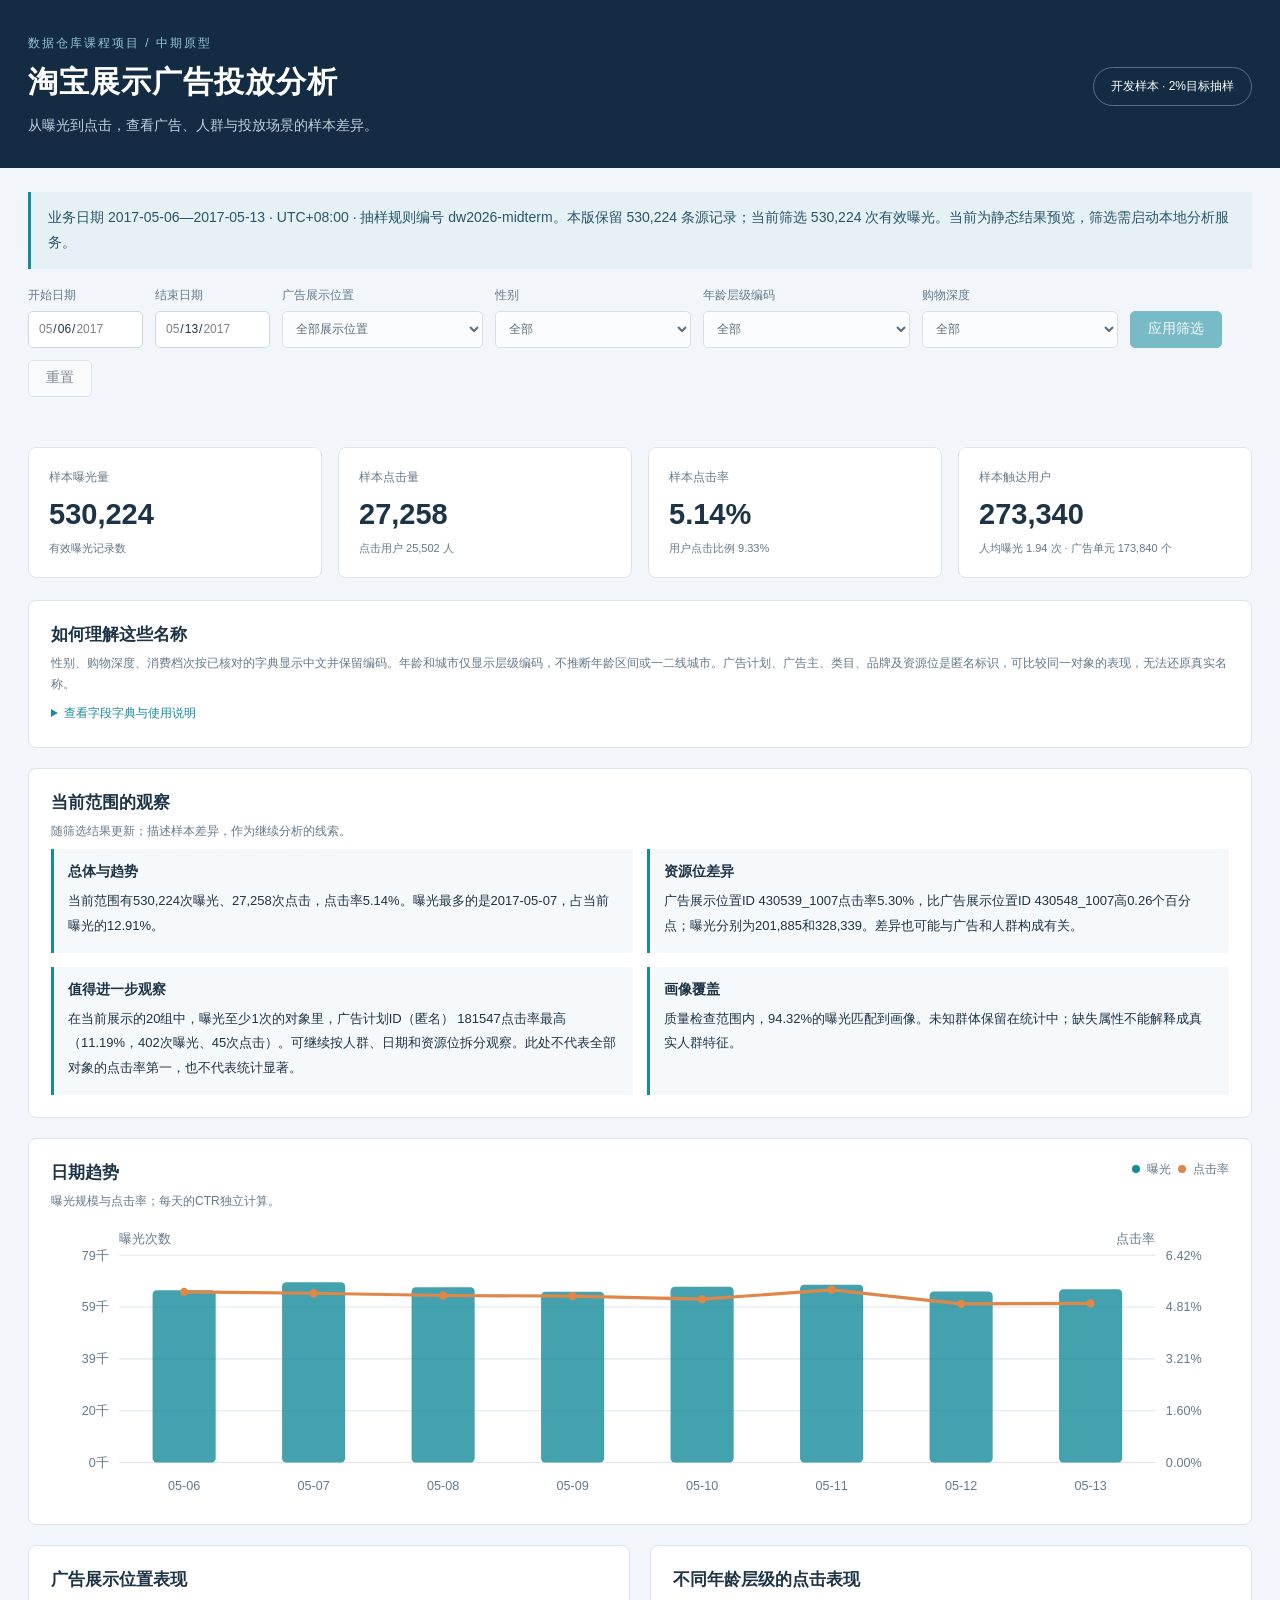
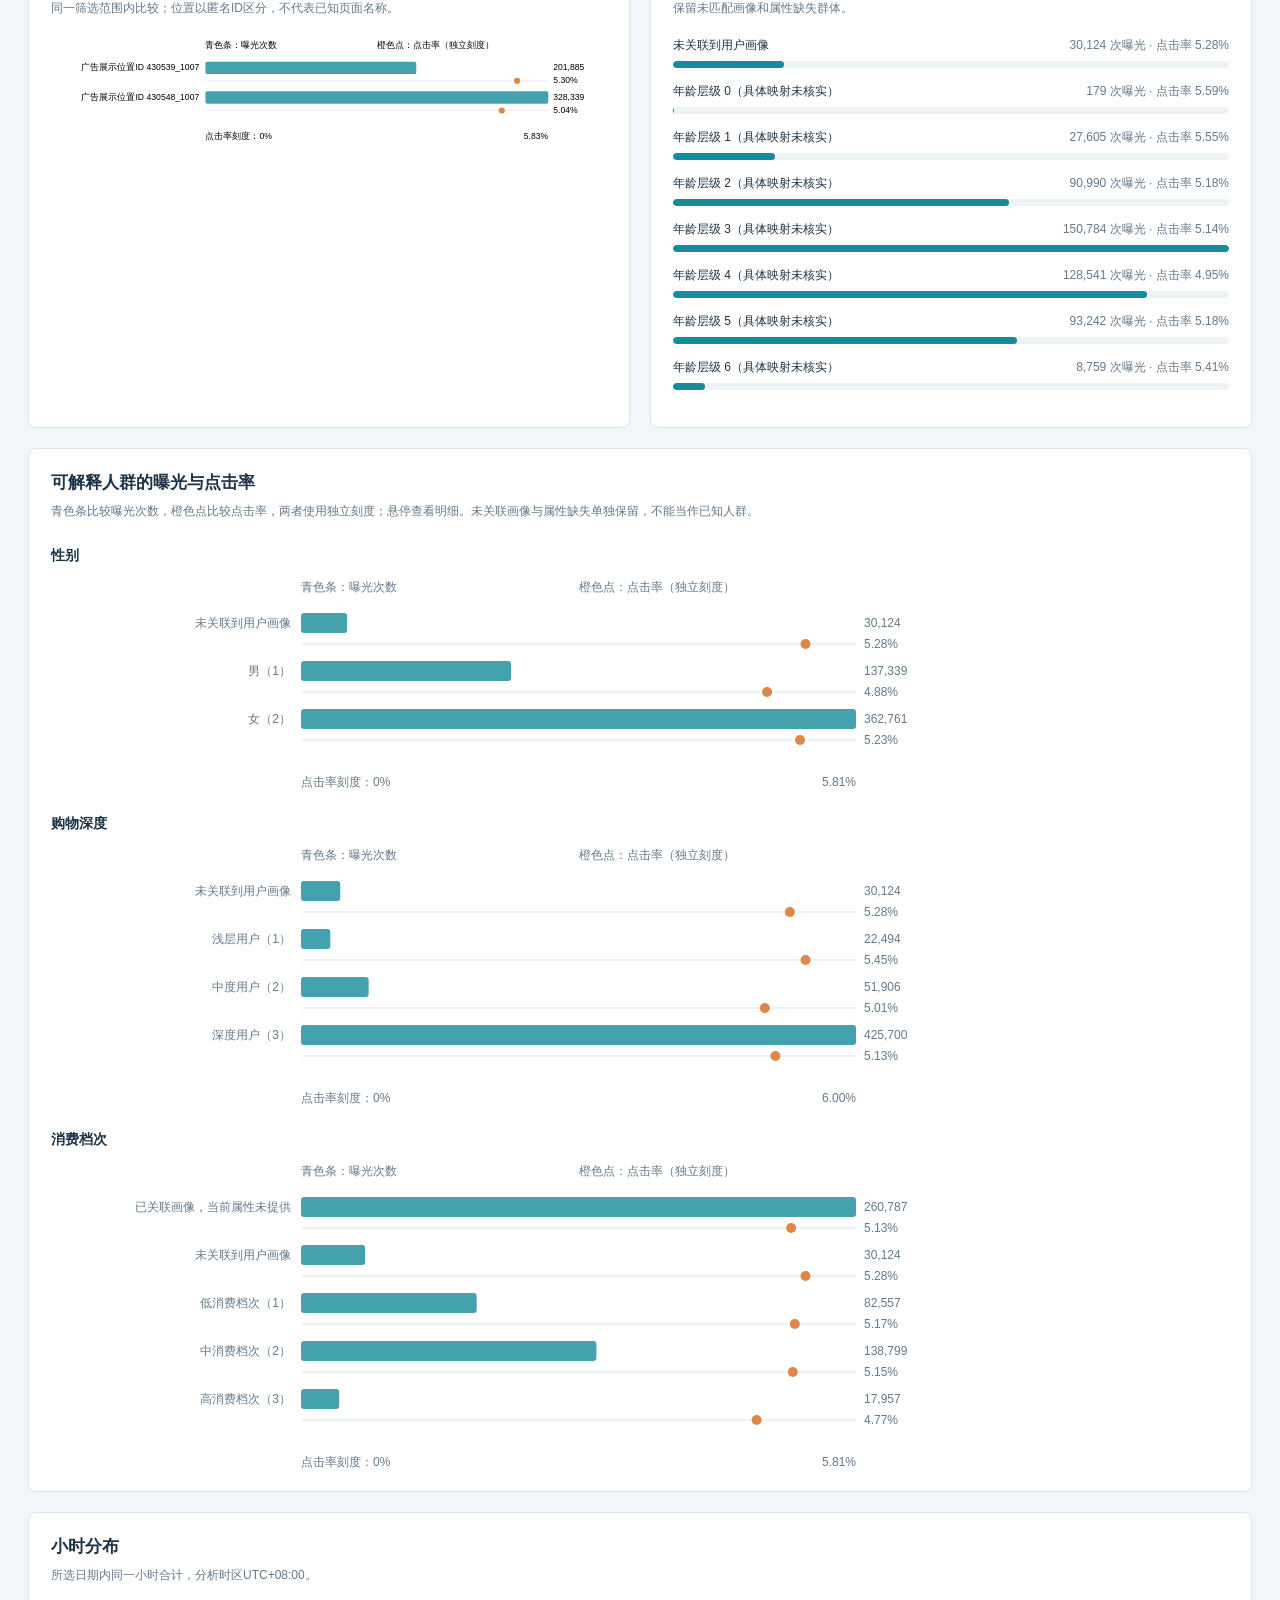
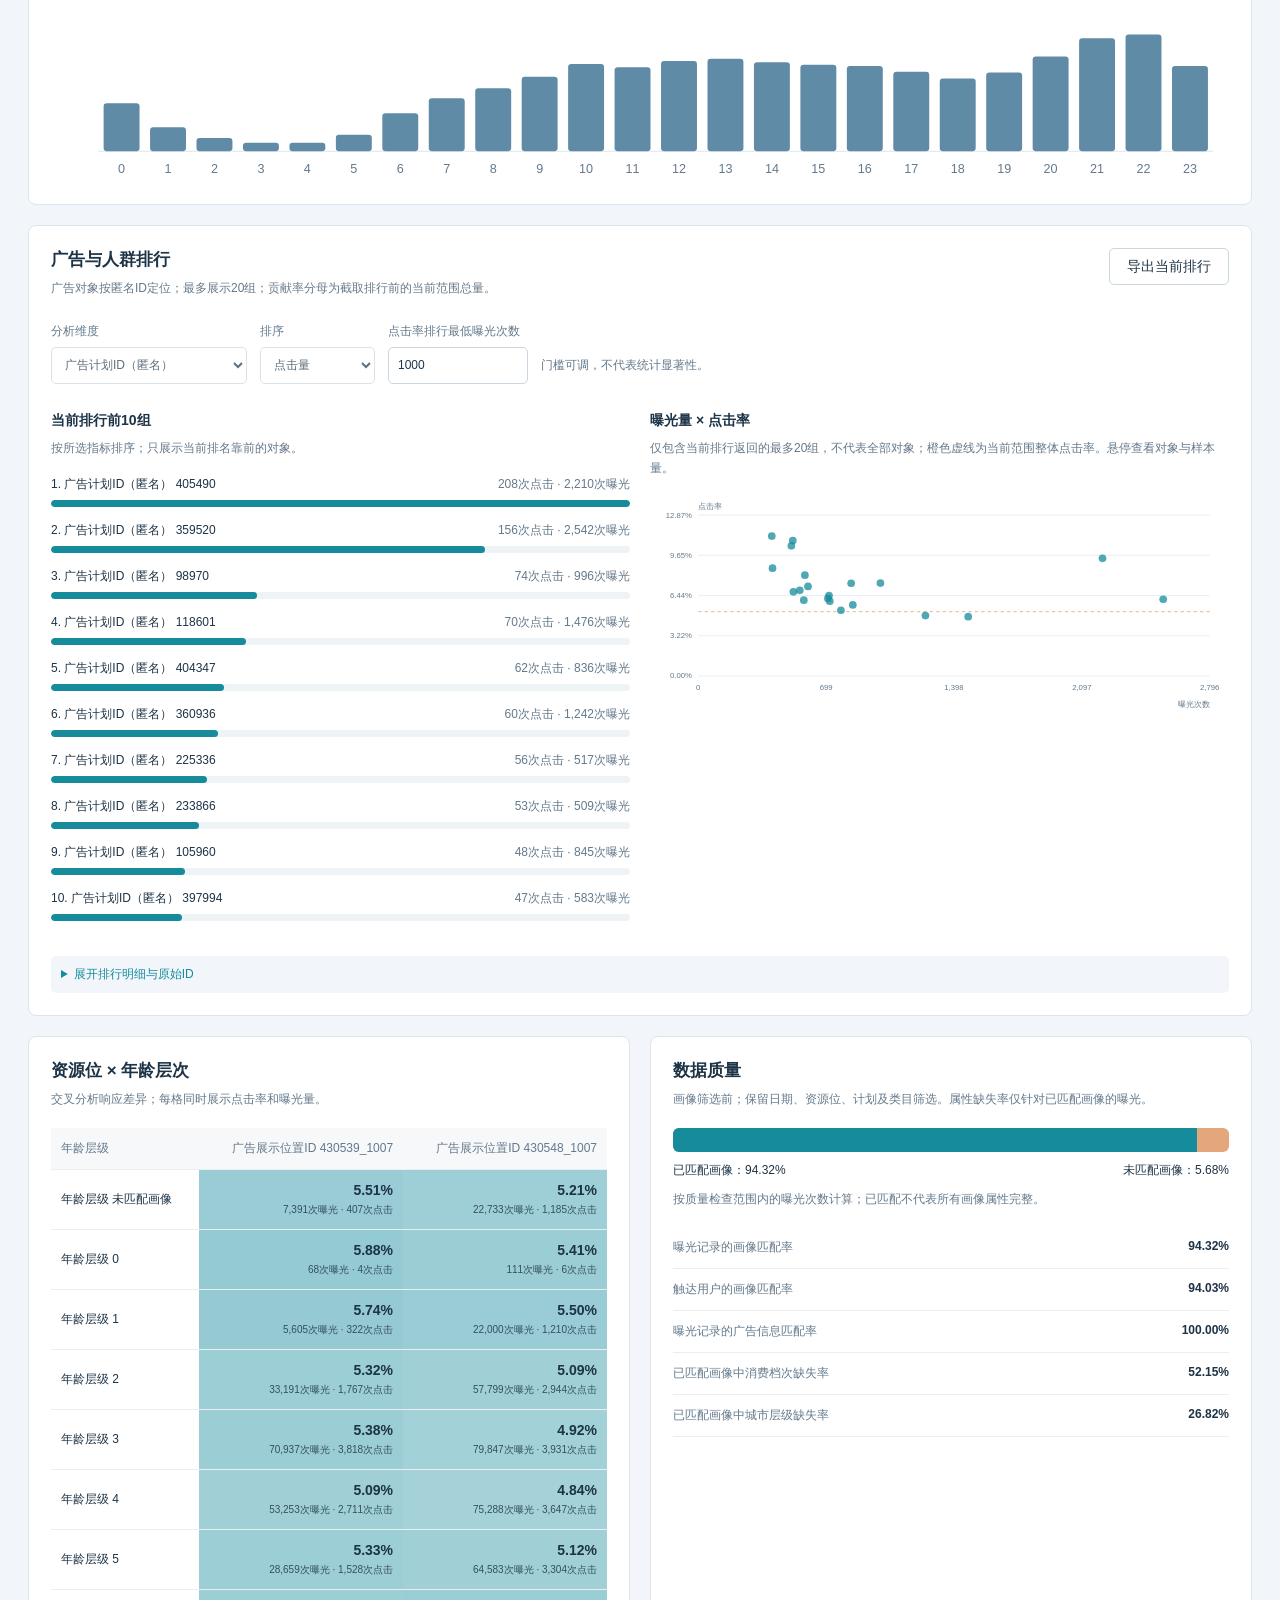
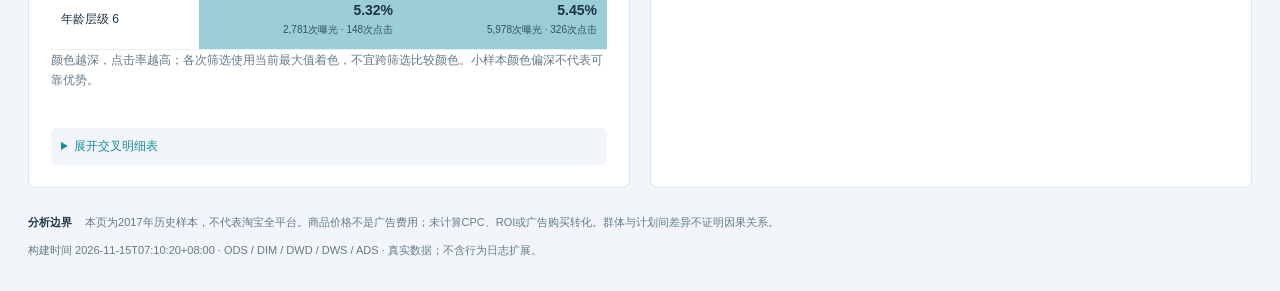
==== commit 72116146: "feat: publish reproducible Taobao ad warehouse and visual dashboard" ====
--- a/examples/dashboard_preview.html
+++ b/examples/dashboard_preview.html
@@ -150,7 +150,7 @@
 function render(d){
  current=d;const o=d.overview,q=d.quality,m=d.meta;
  el('mode').textContent=m.mode==='full'?'全量版本':'开发样本 · '+(m.sample_rate*100).toFixed(0)+'%目标抽样';
- el('scope').textContent=`业务日期 ${m.start_date}—${m.end_date} · ${m.timezone} · 固定种子 ${m.sample_seed}。本版保留 ${n(m.source_selected_rows)} 条源记录；当前筛选 ${n(o.impressions)} 次有效曝光。${window.STATIC_SNAPSHOT?'当前为静态结果预览，筛选需启动本地分析服务。':''}`;
+ el('scope').textContent=`业务日期 ${m.start_date}—${m.end_date} · ${m.timezone} · 抽样规则编号 ${m.sample_seed}。本版保留 ${n(m.source_selected_rows)} 条源记录；当前筛选 ${n(o.impressions)} 次有效曝光。${window.STATIC_SNAPSHOT?'当前为静态结果预览，筛选需启动本地分析服务。':''}`;
  const cards=[['样本曝光量',n(o.impressions),'有效曝光记录数'],['样本点击量',n(o.clicks),`点击用户 ${n(o.clicked_users)} 人`],['样本点击率',pct(o.ctr),`用户点击比例 ${pct(o.user_click_rate)}`],['样本触达用户',n(o.reached_users),`人均曝光 ${fixed(o.avg_impressions_per_user)} 次 · 广告单元 ${n(o.exposed_ads)} 个`]];
  el('cards').innerHTML=cards.map(c=>`<div class="card"><small>${c[0]}</small><strong>${c[1]}</strong><div class="sub">${c[2]}</div></div>`).join('');
  trend(d.daily);hours(d.hourly);bars(d.resources,'resources','resource');bars(d.audience,'audience','age');rank(d.ranking);cross(d.cross);insights(d);visuals(d);
